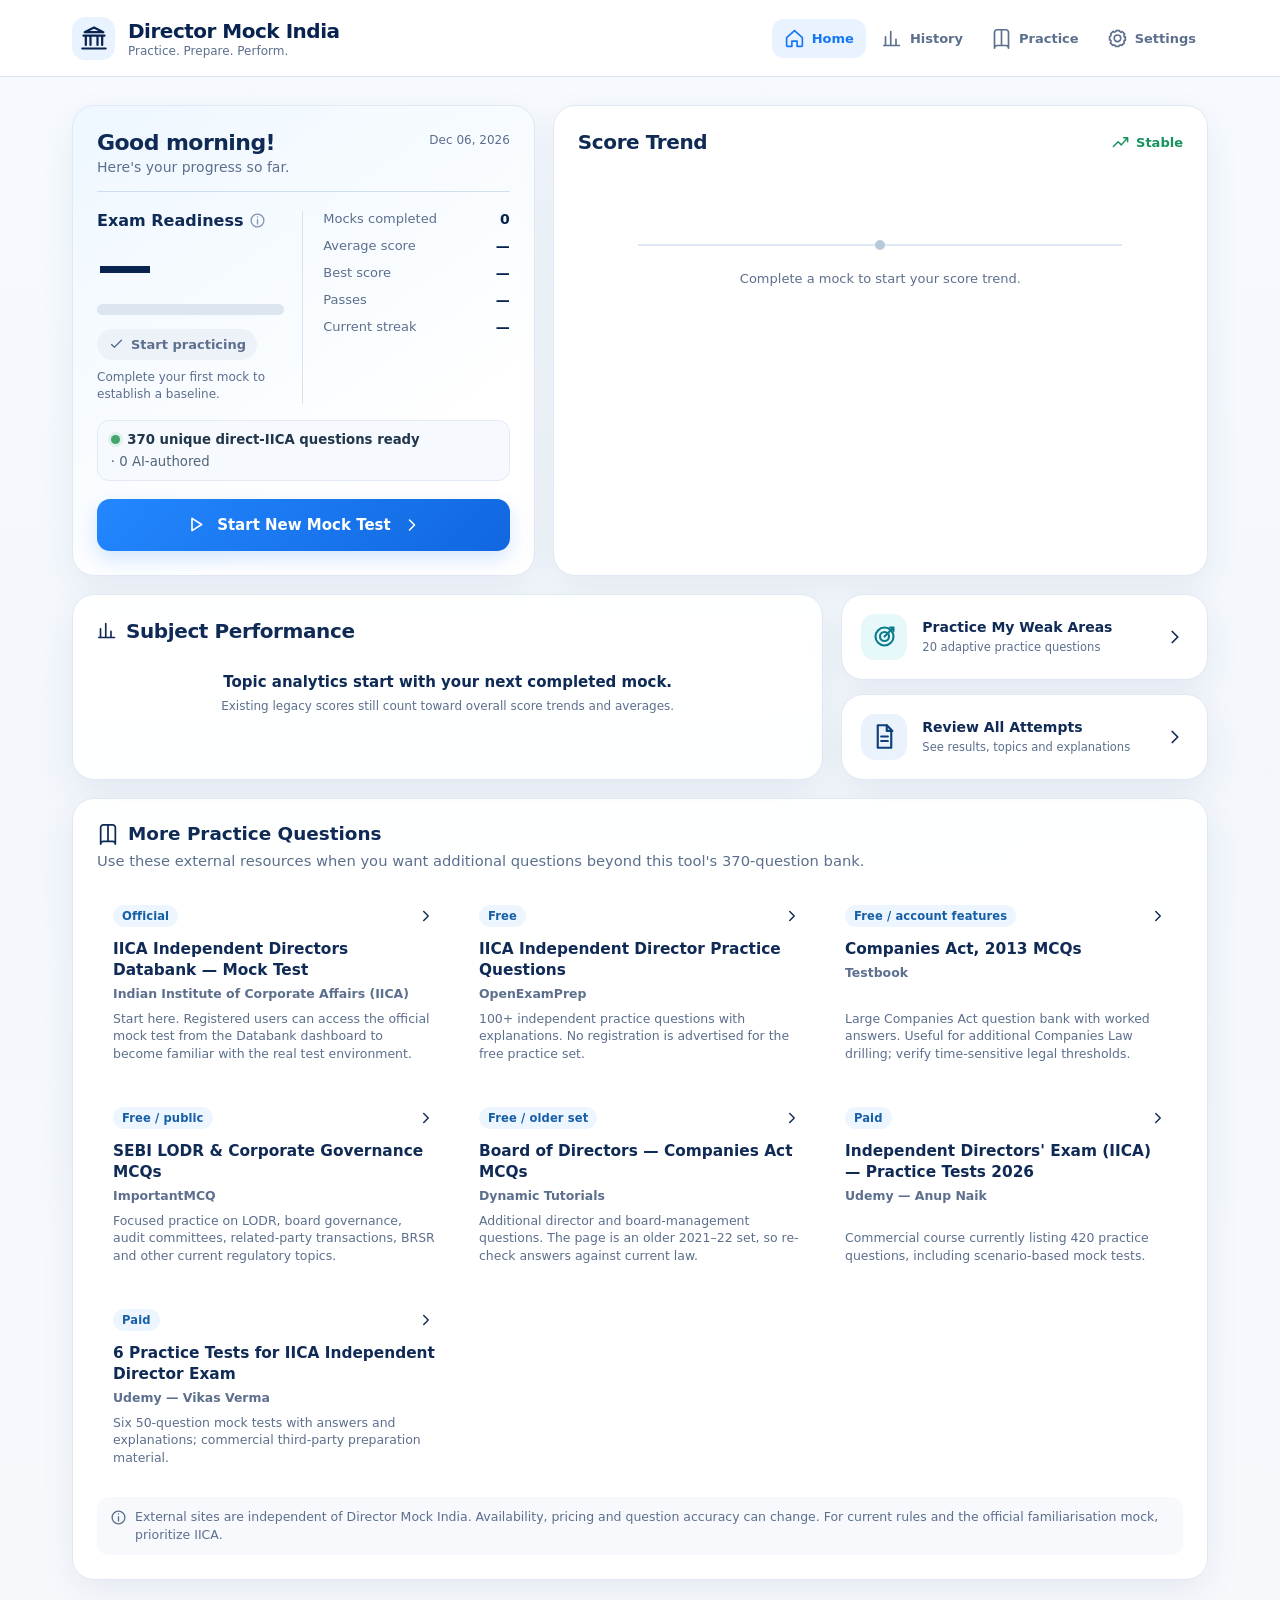
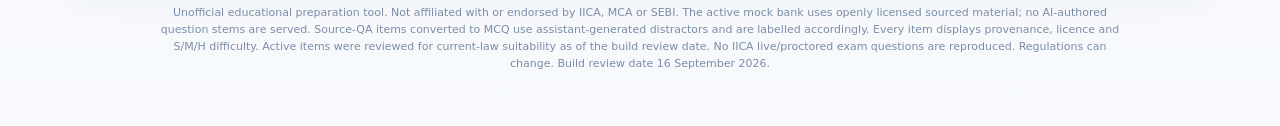
==== index.html @ 8a759699 "Automatically reload when a new PWA version is ready" ====
<!doctype html>
<html lang="en">
<head>
  <meta charset="utf-8" />
  <meta name="viewport" content="width=device-width,initial-scale=1,viewport-fit=cover" />
  <meta name="theme-color" content="#f4f8fd" />
  <meta name="description" content="Unofficial Indian Independent Director mock test using 370 validated sourced questions mapped to the IICA syllabus; no AI-authored question stems." />
  <meta name="mobile-web-app-capable" content="yes" />
  <meta name="apple-mobile-web-app-capable" content="yes" />
  <meta name="apple-mobile-web-app-status-bar-style" content="default" />
  <link rel="manifest" href="manifest.json" />
  <link rel="apple-touch-icon" href="icons/icon-192.png" />
  <link rel="icon" href="icons/icon-192.png" />
  <link rel="stylesheet" href="styles.css" />
  <title>Director Mock India</title>
</head>
<body>
  <div id="app"></div>
  <script src="data/open_questions.js"></script>
  <script src="data/nptel_questions.js"></script>
  <script src="data/source_qa_01.js"></script>
  <script src="data/source_qa_02.js"></script>
  <script src="data/source_qa_03.js"></script>
  <script src="data/source_qa_04.js"></script>
  <script src="data/source_qa_05.js"></script>
  <script src="data/source_qa_06.js"></script>
  <script src="data/source_qa_07.js"></script>
  <script src="data/source_qa_08.js"></script>
  <script src="data/source_qa_09.js"></script>
  <script src="data/source_qa_10.js"></script>
  <script src="data/source_qa_11.js"></script>
  <script src="data/source_qa_12.js"></script>
  <script src="data/source_qa_13.js"></script>
  <script src="data/source_qa_14.js"></script>
  <script src="data/source_qa_15.js"></script>
  <script src="data/source_qa_16.js"></script>
  <script src="data/source_qa_17.js"></script>
  <script src="data/source_qa_18.js"></script>
  <script src="data/source_qa_19.js"></script>
  <script src="data/source_qa_20.js"></script>
  <script src="data/source_qa_21.js"></script>
  <script src="data/source_qa_22.js"></script>
  <script src="data/source_qa_compact_loader.js"></script>
  <script src="data/questions.js"></script>
  <script src="data/openbank-loader.js"></script>
  <script src="data/practice_resources.js"></script>
  <script src="app.js"></script>
  <script src="pwa-update.js"></script>
</body>
</html>
---- styles.css ----
:root{
  --bg:#f4f8fd;--surface:#ffffff;--surface-soft:#f7faff;--text:#102a56;--text-strong:#082350;--muted:#5c6f8d;--line:#dfe8f3;
  --blue:#1677f2;--blue-dark:#0a59c8;--blue-soft:#e9f3ff;--green:#15935d;--green-soft:#eaf8f1;--red:#d64b51;--red-soft:#fff0f1;
  --amber:#e8a51c;--amber-soft:#fff6df;--purple:#7b52e8;--purple-soft:#f0ebff;--shadow:0 12px 34px rgba(34,70,120,.08);
  --radius:22px;--max:1180px;--nav-h:76px
}
*{box-sizing:border-box}html{background:var(--bg);-webkit-text-size-adjust:100%}body{margin:0;min-width:320px;font-family:Inter,ui-sans-serif,system-ui,-apple-system,BlinkMacSystemFont,"Segoe UI",Roboto,"Helvetica Neue",Arial,sans-serif;color:var(--text);background:linear-gradient(180deg,#f7fbff 0,#f3f7fc 45%,#f7f9fc 100%)}button,input{font:inherit}button{color:inherit}.icon{display:block;flex:0 0 auto}.app-shell{min-height:100vh}.topbar{position:sticky;top:0;z-index:30;background:rgba(255,255,255,.94);backdrop-filter:blur(18px);border-bottom:1px solid rgba(209,222,238,.8)}.topbar-inner{max-width:var(--max);height:76px;margin:auto;padding:0 22px;display:flex;align-items:center;justify-content:space-between;gap:22px}.brand-button{appearance:none;border:0;background:none;padding:0;display:flex;align-items:center;gap:13px;text-align:left;cursor:pointer}.brand-mark{width:43px;height:43px;border-radius:13px;background:var(--blue-soft);color:var(--text-strong);display:grid;place-items:center}.brand-button strong{display:block;font-size:20px;letter-spacing:-.025em;color:var(--text-strong)}.brand-button small{display:block;color:var(--muted);font-size:12px;margin-top:1px}.desktop-nav{display:flex;align-items:center;gap:4px}.nav-item{appearance:none;border:0;background:transparent;border-radius:12px;padding:9px 12px;display:flex;align-items:center;gap:7px;color:var(--muted);font-size:13px;font-weight:700;cursor:pointer}.nav-item:hover{background:#f3f7fc;color:var(--text)}.nav-item.active{color:var(--blue);background:var(--blue-soft)}.mobile-settings{display:none}.icon-button{appearance:none;border:0;background:#f3f7fc;width:42px;height:42px;border-radius:12px;place-items:center;cursor:pointer}.exam-header-pill{font-size:12px;font-weight:800;color:var(--text);background:#eff5fc;border:1px solid var(--line);padding:8px 11px;border-radius:999px;white-space:nowrap}
.dashboard-main,.exam-main,.results-main{max-width:var(--max);margin:auto;padding:28px 22px 54px}.dashboard-grid{display:grid;grid-template-columns:repeat(12,minmax(0,1fr));gap:18px}.card{background:rgba(255,255,255,.96);border:1px solid var(--line);border-radius:var(--radius);box-shadow:var(--shadow);padding:24px}.readiness-card{grid-column:span 5;background:linear-gradient(145deg,#eef7ff 0,#fff 74%)}.trend-card{grid-column:span 7}.subject-card{grid-column:span 8}.quick-actions{grid-column:span 4;display:grid;grid-template-columns:1fr;gap:14px}.readiness-heading-row{display:flex;justify-content:space-between;align-items:flex-start;gap:14px;border-bottom:1px solid rgba(177,200,226,.55);padding-bottom:16px}.readiness-heading-row h1{font-size:22px;margin:0 0 4px;letter-spacing:-.025em}.readiness-heading-row p{margin:0;color:var(--muted);font-size:14px}.readiness-heading-row time{font-size:12px;color:var(--muted);white-space:nowrap;margin-top:3px}.readiness-content{display:grid;grid-template-columns:1.05fr .95fr;gap:20px;padding-top:19px}.readiness-primary{padding-right:18px;border-right:1px solid #d6e3f0}.readiness-label{display:flex;align-items:center;gap:6px;font-size:16px;font-weight:800}.info-tip{display:inline-grid;color:#8495ad;cursor:help}.readiness-value{font-size:56px;line-height:1;font-weight:850;letter-spacing:-.055em;margin:8px 0 10px;color:var(--text-strong)}.progress-track,.subject-progress,.topic-bar{height:11px;border-radius:999px;background:#dce6f1;overflow:hidden}.progress-track span{display:block;height:100%;border-radius:inherit;background:linear-gradient(90deg,#20a36a,#32bf79)}.readiness-status{display:inline-flex;align-items:center;gap:6px;margin-top:14px;border-radius:999px;padding:7px 11px;font-size:13px;font-weight:850}.readiness-status.good{color:#07764a;background:#ddf7e9}.readiness-status.warn{color:#875e00;background:#fff3cf}.readiness-status.bad{color:#af3439;background:#ffe8ea}.readiness-status.neutral{color:var(--muted);background:#edf2f8}.readiness-note{font-size:12px;color:var(--muted);line-height:1.45;margin:9px 0 0}.readiness-stats{display:grid;align-content:start;gap:11px}.readiness-stats>div{display:flex;justify-content:space-between;gap:14px;font-size:13px}.readiness-stats span{color:var(--muted)}.readiness-stats strong{color:var(--text-strong);font-size:14px}.readiness-stats strong.positive{color:var(--green)}.primary-actions{margin-top:18px;display:grid;gap:10px}.btn{appearance:none;border:0;border-radius:13px;padding:12px 16px;font-weight:800;cursor:pointer;transition:transform .12s ease,box-shadow .12s ease,background .12s ease}.btn:hover{transform:translateY(-1px)}.btn:disabled{opacity:.45;cursor:not-allowed;transform:none}.btn-primary{background:linear-gradient(135deg,#2387ff,#1167df);color:#fff;box-shadow:0 8px 20px rgba(22,119,242,.18)}.btn-secondary{background:#edf3fa;color:var(--text)}.btn-danger{background:var(--red-soft);color:#b5373d}.btn-large{min-height:52px;display:flex;align-items:center;justify-content:center;gap:11px;font-size:15px}.card-heading{display:flex;align-items:center;justify-content:space-between;gap:14px;margin-bottom:12px}.card-heading h2,.result-topics h2,.answer-review h2,.sidebar-heading h2,.settings-grid h2{display:flex;align-items:center;gap:8px;margin:0;font-size:20px;letter-spacing:-.02em}.trend-badge{display:flex;align-items:center;gap:6px;color:var(--green);font-size:13px;font-weight:800}.trend-badge.down{color:var(--red)}.chart-scroll{width:100%;overflow:hidden}.trend-chart{display:block;width:100%;height:auto;min-height:210px}.chart-grid{stroke:#e5edf6;stroke-width:1}.chart-axis,.chart-date{fill:#71829d;font-size:11px}.chart-label{fill:#3d5375;font-size:11.5px}.chart-score{fill:#112c59;font-weight:800;font-size:13px}.chart-line{fill:none;stroke:var(--blue);stroke-width:3}.chart-dot{fill:#2387ff;stroke:#fff;stroke-width:3}.empty-chart{height:210px;display:grid;place-items:center;align-content:center;gap:12px;color:var(--muted);font-size:13px}.empty-chart-line{width:80%;height:2px;background:#dfe8f3;position:relative}.empty-chart-line:after{content:"";position:absolute;width:10px;height:10px;border-radius:50%;background:#b9c9dc;left:50%;top:50%;transform:translate(-50%,-50%)}.subject-list{display:grid;gap:12px}.subject-row{display:grid;grid-template-columns:38px minmax(150px,1.1fr) minmax(120px,1.5fr) 48px;align-items:center;gap:11px}.subject-icon{width:34px;height:34px;border-radius:10px;display:grid;place-items:center;color:#fff;font-size:11px;font-weight:900;letter-spacing:.02em}.subject-icon.blue{background:var(--blue)}.subject-icon.purple{background:var(--purple)}.subject-icon.amber{background:#efaa23}.subject-icon.red{background:var(--red)}.subject-name{font-size:14px;font-weight:750}.subject-name small{display:block;color:var(--muted);font-size:11px;font-weight:500;margin-top:2px}.subject-progress span,.topic-bar span{display:block;height:100%;border-radius:inherit;background:#39ad72}.subject-progress span.blue{background:#3aa469}.subject-progress span.purple{background:#62b476}.subject-progress span.amber{background:#f0b834}.subject-progress span.red{background:#e46a70}.subject-score{text-align:right;font-size:14px}.priority-alert{display:flex;align-items:center;gap:12px;margin-top:17px;padding:13px 14px;border-radius:14px;background:var(--red-soft);color:#b6353c}.priority-alert div{display:grid;gap:2px}.priority-alert strong{font-size:13px}.priority-alert span{font-size:11px;color:#a34f53}.action-card{appearance:none;width:100%;border:1px solid var(--line);background:#fff;border-radius:var(--radius);box-shadow:var(--shadow);padding:19px;display:grid;grid-template-columns:48px 1fr 24px;align-items:center;gap:13px;text-align:left;cursor:pointer}.action-card:hover{border-color:#bed3eb;background:#fbfdff}.action-icon{width:46px;height:46px;border-radius:14px;display:grid;place-items:center}.action-icon.target{color:#0c7c8c;background:#e6f8fa}.action-icon.file{color:#0d3f79;background:#eaf2fc}.action-card strong{display:block;font-size:14px;margin-bottom:4px}.action-card small{display:block;color:var(--muted);font-size:11.5px;line-height:1.4}.footer-note{margin:24px auto 0;max-width:980px;text-align:center;font-size:11px;color:#7b8da7;line-height:1.55}.empty-state{padding:30px 20px;text-align:center;color:var(--muted);display:grid;gap:7px}.empty-state strong{color:var(--text);font-size:15px}.empty-state.compact{padding:18px 8px}.empty-state.compact span{font-size:12px;line-height:1.45}
.bottom-nav{display:none}.page-heading{display:flex;align-items:flex-end;justify-content:space-between;gap:22px;margin:2px 0 22px}.page-heading .eyebrow{font-size:11px;font-weight:850;letter-spacing:.13em;text-transform:uppercase;color:var(--blue)}.page-heading h1{font-size:34px;line-height:1.05;margin:7px 0 8px;letter-spacing:-.04em}.page-heading p{margin:0;color:var(--muted);font-size:14px;max-width:640px;line-height:1.5}.summary-strip{display:grid;grid-template-columns:repeat(4,1fr);gap:1px;border:1px solid var(--line);border-radius:18px;overflow:hidden;background:var(--line);margin-bottom:18px;box-shadow:var(--shadow)}.summary-strip>div{background:#fff;padding:17px 20px}.summary-strip span{display:block;color:var(--muted);font-size:11px;margin-bottom:4px}.summary-strip strong{font-size:24px;letter-spacing:-.03em}.history-list-card{padding:20px}.attempt-list{display:grid}.attempt-card{appearance:none;border:0;border-bottom:1px solid var(--line);background:#fff;padding:15px 4px;display:grid;grid-template-columns:58px 1fr auto 24px;align-items:center;gap:14px;text-align:left;cursor:pointer}.attempt-card:last-child{border-bottom:0}.attempt-card:hover{background:#f9fbfe}.attempt-score{width:54px;height:54px;border-radius:15px;display:grid;place-items:center;font-weight:900;font-size:16px}.pass-bg{background:var(--green-soft);color:var(--green)}.fail-bg{background:var(--red-soft);color:var(--red)}.attempt-main strong{display:block;font-size:14px}.attempt-main small{display:block;color:var(--muted);font-size:11.5px;margin-top:4px}.attempt-result{font-size:11px;font-weight:900;letter-spacing:.04em}.practice-layout,.settings-grid{display:grid;grid-template-columns:repeat(2,minmax(0,1fr));gap:18px}.practice-misses{grid-column:1/-1}.priority-big{display:flex;align-items:center;gap:15px;padding:12px 0}.priority-big .subject-icon{width:52px;height:52px;border-radius:15px}.priority-big div{display:grid;gap:4px}.priority-big strong{font-size:18px}.priority-big span{font-size:12px;color:var(--muted)}.miss-row{display:grid;grid-template-columns:28px 1fr auto;gap:12px;align-items:center;padding:12px 0;border-bottom:1px solid var(--line)}.miss-row:last-child{border-bottom:0}.miss-row>span{width:28px;height:28px;display:grid;place-items:center;border-radius:9px;background:#edf3fa;font-size:12px;font-weight:900}.miss-row strong{display:block;font-size:13px}.miss-row small{display:block;color:var(--muted);font-size:11px;margin-top:2px}.miss-row b{font-size:12px;color:var(--red)}.setting-row{display:flex;justify-content:space-between;gap:18px;padding:11px 0;border-bottom:1px solid var(--line);font-size:13px}.setting-row:last-child{border-bottom:0}.setting-row span{color:var(--muted)}.settings-copy{color:var(--muted);font-size:13px;line-height:1.65;margin:12px 0 18px}.text-back{appearance:none;border:0;background:transparent;color:var(--blue);font-weight:800;padding:0;margin:0 0 15px;cursor:pointer}
.exam-main{padding-top:20px}.exam-layout{display:grid;grid-template-columns:minmax(0,1fr) 300px;gap:18px}.exam-card{min-height:570px}.exam-head{display:flex;align-items:flex-start;justify-content:space-between;gap:14px;padding-bottom:17px;border-bottom:1px solid var(--line)}.q-meta{color:var(--muted);font-size:12px}.q-topic{font-size:12px;font-weight:800;margin-top:3px}.timer{font-variant-numeric:tabular-nums;font-weight:900;font-size:22px;color:var(--text-strong)}.timer.danger{color:var(--red)}.timer.untimed{font-size:13px;background:var(--blue-soft);color:var(--blue);padding:8px 10px;border-radius:999px}.question{font-size:21px;line-height:1.5;margin:25px 0 19px;font-weight:760;color:#122d57}.options{display:grid;gap:11px}.option{display:grid;grid-template-columns:34px 1fr;gap:12px;align-items:start;border:1px solid var(--line);border-radius:15px;padding:14px;cursor:pointer;background:#fff;transition:.14s}.option:hover{border-color:#9ebce0;background:#fbfdff}.option.selected{border:2px solid var(--blue);padding:13px;background:#f2f8ff}.option input{position:absolute;opacity:0;pointer-events:none}.option-letter{width:30px;height:30px;border:1px solid #cfdbe8;border-radius:9px;display:grid;place-items:center;font-size:12px;font-weight:900}.option.selected .option-letter{background:var(--blue);color:#fff;border-color:var(--blue)}.exam-footer{display:flex;justify-content:space-between;gap:12px;align-items:center;margin-top:26px;padding-top:17px;border-top:1px solid var(--line)}.flag{display:flex;align-items:center;gap:8px;font-size:13px;color:var(--muted)}.flag input{accent-color:var(--blue)}.actions{display:flex;flex-wrap:wrap;gap:10px}.exam-nav-actions{margin:0}.sidebar{align-self:start;position:sticky;top:96px}.sidebar-heading{display:flex;align-items:center;justify-content:space-between;margin-bottom:14px}.sidebar-heading span{font-size:12px;color:var(--muted)}.nav-grid{display:grid;grid-template-columns:repeat(5,1fr);gap:8px}.qnav{aspect-ratio:1;border:1px solid var(--line);background:#fff;border-radius:9px;font-weight:800;font-size:12px;cursor:pointer}.qnav.current{outline:2px solid var(--blue);outline-offset:1px}.qnav.answered{background:var(--green-soft);color:var(--green);border-color:#bce8d1}.qnav.flagged{box-shadow:inset 0 -4px 0 #f0a61d}.legend{display:flex;gap:11px;flex-wrap:wrap;margin-top:14px;font-size:11px;color:var(--muted)}.dot{width:9px;height:9px;border-radius:50%;display:inline-block;margin-right:4px;background:#fff;border:1px solid var(--line)}.dot.green{background:var(--green-soft);border-color:#8bd1ad}.dot.orange{background:#f0a61d;border-color:#f0a61d}.sidebar-summary{margin-top:14px}.stacked{display:grid;margin-top:16px}.stacked .btn{width:100%}
.results-grid{display:grid;grid-template-columns:360px minmax(0,1fr);gap:18px}.result-hero{text-align:center;padding:28px}.result-kicker{text-transform:uppercase;letter-spacing:.12em;font-size:10px;color:var(--muted);font-weight:850}.score-ring{width:156px;height:156px;border-radius:50%;margin:16px auto 17px;display:grid;place-items:center;background:conic-gradient(var(--blue) calc(var(--pct)*1%),#e3eaf2 0);position:relative}.score-ring:after{content:"";position:absolute;width:120px;height:120px;border-radius:50%;background:white}.score-content{position:relative;z-index:1}.score-big{font-size:36px;font-weight:900;letter-spacing:-.04em}.result-hero h1{font-size:28px;margin:0}.pass{color:var(--green)}.fail{color:var(--red)}.result-meta{margin-top:7px}.result-actions{justify-content:center;margin-top:18px}.notice{padding:12px 14px;border-radius:12px;background:#fff5e6;color:#7e4d00;font-size:12px;line-height:1.5;border:1px solid #f3d89d;margin-bottom:12px}.topic-row{display:grid;grid-template-columns:minmax(150px,1fr) minmax(110px,1fr) 50px;gap:12px;align-items:center;padding:13px 0;border-bottom:1px solid var(--line)}.topic-row:last-child{border-bottom:0}.topic-row strong{font-size:13px}.topic-bar{height:9px}.topic-bar span{background:linear-gradient(90deg,#2d8cff,#20a36a)}.answer-review{grid-column:1/-1}.review-heading{display:flex;justify-content:space-between;align-items:center;gap:12px;margin-bottom:5px}.review-item{padding:18px 0;border-bottom:1px solid var(--line)}.review-item:last-child{border-bottom:0}.review-question{font-weight:780;line-height:1.5;margin:7px 0 9px;font-size:14px}.answer-tag{display:inline-block;padding:6px 8px;border-radius:8px;font-size:11.5px;font-weight:800;margin:4px 6px 4px 0}.answer-tag.correct{background:var(--green-soft);color:var(--green)}.answer-tag.wrong{background:var(--red-soft);color:var(--red)}.review-explanation{font-size:12.5px;line-height:1.55;margin-top:9px;color:#2f4567}.reference{margin-top:9px;font-size:11px;color:var(--muted)}.stored-result-grid{margin-top:0}.compact-result{min-height:auto}
.modal-backdrop{position:fixed;inset:0;background:rgba(9,26,52,.56);display:grid;place-items:center;padding:18px;z-index:80}.modal{max-width:470px;width:100%;background:#fff;border-radius:20px;padding:23px;box-shadow:0 24px 70px rgba(5,25,54,.28)}.modal h3{margin:0 0 8px;font-size:20px}.modal p{margin:0;color:var(--muted);font-size:13px;line-height:1.55}.modal .actions{margin-top:18px;justify-content:flex-end}
@media(max-width:1000px){.readiness-card,.trend-card{grid-column:span 12}.subject-card{grid-column:span 7}.quick-actions{grid-column:span 5}.readiness-content{grid-template-columns:1.1fr .9fr}.results-grid{grid-template-columns:310px minmax(0,1fr)}}
@media(max-width:899px){.topbar-inner{height:68px;padding:0 16px}.brand-button strong{font-size:18px}.brand-button small{display:none}.brand-mark{width:39px;height:39px}.desktop-nav{display:none}.mobile-settings{display:grid}.dashboard-main,.exam-main,.results-main{padding:20px 14px calc(var(--nav-h) + 32px)}.dashboard-grid{gap:14px}.readiness-card,.trend-card,.subject-card,.quick-actions{grid-column:span 12}.quick-actions{grid-template-columns:repeat(2,minmax(0,1fr))}.bottom-nav{position:fixed;z-index:40;left:0;right:0;bottom:0;height:calc(var(--nav-h) + env(safe-area-inset-bottom));padding:7px 12px env(safe-area-inset-bottom);background:rgba(255,255,255,.96);backdrop-filter:blur(18px);border-top:1px solid var(--line);display:grid;grid-template-columns:repeat(4,1fr)}.bottom-nav .nav-item{padding:6px 3px;border-radius:10px;display:flex;flex-direction:column;justify-content:center;gap:3px;font-size:10px}.bottom-nav .nav-item.active{background:transparent;color:var(--blue);position:relative}.bottom-nav .nav-item.active:after{content:"";position:absolute;bottom:0;width:30px;height:3px;border-radius:999px;background:var(--blue)}.page-heading{align-items:flex-start;flex-direction:column}.page-heading h1{font-size:30px}.summary-strip{grid-template-columns:repeat(2,1fr)}.practice-layout,.settings-grid{grid-template-columns:1fr}.practice-misses{grid-column:auto}.exam-layout{grid-template-columns:1fr}.sidebar{position:static;order:2}.nav-grid{grid-template-columns:repeat(10,1fr)}.exam-card{min-height:auto}.results-grid{grid-template-columns:1fr}.result-hero{max-width:none}.answer-review{grid-column:auto}.stored-result-grid{padding-bottom:0}}
@media(max-width:600px){:root{--radius:18px}.topbar-inner{padding:0 12px}.brand-button{gap:9px}.brand-mark{width:36px;height:36px;border-radius:11px}.brand-button strong{font-size:16px}.dashboard-main,.exam-main,.results-main{padding-left:11px;padding-right:11px}.card{padding:18px}.readiness-heading-row h1{font-size:19px}.readiness-heading-row p{font-size:12px}.readiness-heading-row time{font-size:10px}.readiness-content{grid-template-columns:1fr;gap:16px}.readiness-primary{padding-right:0;border-right:0;border-bottom:1px solid #d6e3f0;padding-bottom:16px}.readiness-value{font-size:52px}.readiness-stats{grid-template-columns:1fr 1fr;gap:12px}.readiness-stats>div{display:grid;gap:2px}.readiness-stats span{font-size:10.5px}.readiness-stats strong{font-size:13px}.quick-actions{grid-template-columns:1fr}.trend-chart{min-width:470px}.chart-scroll{overflow-x:auto;padding-bottom:4px}.subject-row{grid-template-columns:34px minmax(110px,1fr) 54px;gap:9px}.subject-progress{grid-column:2/4;height:8px;margin-top:-6px}.subject-score{grid-column:3;grid-row:1}.subject-name{font-size:12.5px}.subject-name small{font-size:10px}.priority-alert{align-items:flex-start}.summary-strip>div{padding:14px}.summary-strip strong{font-size:20px}.attempt-card{grid-template-columns:50px 1fr 20px;gap:10px}.attempt-score{width:46px;height:46px;font-size:14px;border-radius:13px}.attempt-result{display:none}.attempt-main small{line-height:1.45}.page-heading .btn{width:100%}.exam-header-pill{font-size:10px;max-width:48vw;overflow:hidden;text-overflow:ellipsis}.question{font-size:18px;margin-top:20px}.option{grid-template-columns:30px 1fr;padding:12px;font-size:14px}.option.selected{padding:11px}.option-letter{width:27px;height:27px}.exam-footer{position:sticky;bottom:0;z-index:10;background:rgba(255,255,255,.96);backdrop-filter:blur(12px);margin:22px -8px -8px;padding:12px 8px;border-radius:0 0 16px 16px}.exam-footer{align-items:stretch;flex-direction:column}.exam-nav-actions{display:grid;grid-template-columns:1fr 1fr}.nav-grid{grid-template-columns:repeat(5,1fr)}.topic-row{grid-template-columns:1fr 46px;gap:8px}.topic-row .topic-bar{grid-column:1/-1;grid-row:2}.result-actions{display:grid}.result-actions .btn{width:100%}.review-heading{align-items:flex-start;flex-direction:column}.review-heading .btn{width:100%}.modal{padding:20px}.modal .actions{display:grid;grid-template-columns:1fr 1fr}.footer-note{text-align:left}}
@media(max-width:380px){.brand-button strong{font-size:14px}.brand-mark{width:34px;height:34px}.mobile-settings{width:38px;height:38px}.readiness-stats{grid-template-columns:1fr}.trend-card,.subject-card{padding:16px}.action-card{padding:15px;grid-template-columns:42px 1fr 20px}.action-icon{width:40px;height:40px}.dashboard-main{padding-left:9px;padding-right:9px}.card-heading h2{font-size:17px}}
@media(min-width:1400px){:root{--max:1260px}.dashboard-main,.exam-main,.results-main{padding-top:34px}.readiness-card{grid-column:span 4}.trend-card{grid-column:span 8}.subject-card{grid-column:span 8}.quick-actions{grid-column:span 4}.card{padding:26px}.readiness-value{font-size:62px}}
@media(prefers-reduced-motion:reduce){*{scroll-behavior:auto!important;transition:none!important}}

/* V3 question provenance + S/M/H difficulty */
.difficulty-badge{display:inline-grid;place-items:center;min-width:24px;height:22px;padding:0 7px;border-radius:999px;font-size:10px;font-weight:950;letter-spacing:.04em;vertical-align:middle;margin-left:5px;border:1px solid transparent}
.difficulty-s{background:#e8f8f0;color:#08774a;border-color:#bce8d1}.difficulty-m{background:#fff4d9;color:#875b00;border-color:#f0d48e}.difficulty-h{background:#ffebed;color:#af3439;border-color:#f1bdc1}.difficulty-legacy{background:#edf2f8;color:var(--muted);border-color:var(--line)}
.source-line{margin-top:7px;display:flex;align-items:center;gap:5px;flex-wrap:wrap;color:#71829d;font-size:10.5px;line-height:1.35}.source-line>a{color:#286dbb;text-decoration:none;font-weight:750}.source-line>a:hover{text-decoration:underline}.license-pill{display:inline-flex;align-items:center;padding:3px 6px;border-radius:999px;background:#edf3fa;color:#4e6280;border:1px solid #d8e3ef;font-size:9px;font-weight:850;white-space:nowrap}.source-provenance{flex-basis:100%;color:#8595ac;font-size:10px;margin-top:1px}.legacy-source{font-style:italic}
.review-item .source-line{margin:7px 0 1px}.reference{padding-top:7px;border-top:1px dashed #e3eaf3}.source-catalog-card{grid-column:1/-1}.source-catalog{display:grid;grid-template-columns:repeat(2,minmax(0,1fr));gap:11px}.source-card{border:1px solid var(--line);border-radius:14px;padding:14px;background:#fbfdff}.source-card>div{display:flex;align-items:center;gap:7px;flex-wrap:wrap}.source-card strong{font-size:12.5px}.source-card p{font-size:11px;line-height:1.5;color:var(--muted);margin:8px 0}.source-card a{font-size:11px;font-weight:800;color:var(--blue);text-decoration:none}.source-card a:hover{text-decoration:underline}.difficulty-legend{display:grid;gap:10px;margin-top:13px}.difficulty-legend>div{display:grid;grid-template-columns:34px 1fr auto;gap:10px;align-items:center;padding:8px 0;border-bottom:1px solid var(--line)}.difficulty-legend>div:last-child{border-bottom:0}.difficulty-legend .difficulty-badge{margin:0}.difficulty-legend span{display:grid;gap:1px}.difficulty-legend strong{font-size:12px}.difficulty-legend small{font-size:10.5px;color:var(--muted)}.difficulty-legend b{font-size:12px;color:var(--text-strong)}
@media(max-width:899px){.source-catalog{grid-template-columns:1fr}.source-catalog-card{grid-column:auto}}
@media(max-width:600px){.source-line{font-size:10px}.source-provenance{display:none}.license-pill{font-size:8.5px}.q-topic{line-height:1.6}.source-card{padding:12px}}
.source-line .license-pill{text-decoration:none}.source-line .license-pill:hover{text-decoration:none;background:#e3edf8}

/* V7 provenance + direct-IICA question-bank state */
.source-line { flex-wrap: wrap; gap: .38rem; align-items: center; }
.origin-pill { display:inline-flex; align-items:center; border-radius:999px; padding:.15rem .48rem; font-size:.68rem; font-weight:750; letter-spacing:.01em; border:1px solid rgba(34,71,120,.14); background:#eef5ff; color:#214d83; }
.origin-preexisting_verbatim_mcq { background:#eef9f2; color:#22633d; border-color:#cde9d8; }
.origin-preexisting_qa_converted { background:#f1f6ff; color:#315d9d; border-color:#d6e2f6; }
.origin-ai_generated, .origin-ai { background:#fff5e8; color:#8a5414; border-color:#f2d5ad; }
.origin-human { background:#eef9f2; color:#22633d; border-color:#cde9d8; }
.bank-status { margin-top:1rem; display:flex; flex-wrap:wrap; align-items:center; gap:.45rem; border-radius:12px; padding:.68rem .8rem; font-size:.83rem; background:#f6f9fd; color:#52657a; border:1px solid #e3eaf3; }
.bank-status strong { color:#21364b; }
.bank-status small { flex-basis:100%; color:#7b4a31; }
.bank-dot { width:.58rem; height:.58rem; border-radius:50%; background:#d09a2b; box-shadow:0 0 0 3px rgba(208,154,43,.11); }
.bank-status.ready .bank-dot { background:#43a56b; box-shadow:0 0 0 3px rgba(67,165,107,.12); }
.bank-status.loading .bank-dot { animation:bankPulse 1.2s ease-in-out infinite; }
.bank-status.partial .bank-dot { background:#c97842; }
@keyframes bankPulse { 0%,100%{opacity:.45;transform:scale(.9)} 50%{opacity:1;transform:scale(1.08)} }
@media (max-width: 600px) {
  .origin-pill { font-size:.64rem; }
  .bank-status { align-items:flex-start; }
}

.bank-sync-actions{display:flex;gap:12px;align-items:center;justify-content:space-between;flex-wrap:wrap;margin:14px 0 18px}.bank-sync-actions small,.source-local{font-size:.82rem;color:var(--text-soft)}.source-local{display:inline-block;margin-top:8px}

/* External practice resources */
.practice-links-card{grid-column:1/-1;padding:24px}
.practice-links-heading{display:flex;align-items:flex-start;justify-content:space-between;gap:16px;margin-bottom:18px}
.practice-links-heading h2{display:flex;align-items:center;gap:9px;margin:0 0 5px;font-size:1.15rem}
.practice-links-heading p{margin:0;color:var(--muted);font-size:.92rem;line-height:1.45}
.practice-resource-grid{display:grid;grid-template-columns:repeat(3,minmax(0,1fr));gap:12px}
.practice-resource{display:flex;flex-direction:column;min-height:176px;padding:16px;border:1px solid var(--border);border-radius:14px;background:var(--card);color:inherit;text-decoration:none;transition:transform .15s ease,border-color .15s ease,box-shadow .15s ease}
.practice-resource:hover,.practice-resource:focus-visible{transform:translateY(-2px);border-color:#8eb9e8;box-shadow:0 8px 22px rgba(29,78,137,.10);outline:none}
.practice-resource-top{display:flex;align-items:center;justify-content:space-between;gap:10px;margin-bottom:12px;color:var(--primary)}
.resource-access{display:inline-flex;align-items:center;border-radius:999px;padding:4px 9px;background:#edf6ff;color:#165fa7;font-size:.72rem;font-weight:750;letter-spacing:.01em}
.practice-resource strong{font-size:.96rem;line-height:1.35;margin-bottom:5px}
.resource-provider{color:var(--muted);font-size:.78rem;font-weight:650;margin-bottom:9px}
.practice-resource small{color:var(--muted);font-size:.78rem;line-height:1.43;margin-top:auto}
.practice-resource-note{display:flex;align-items:flex-start;gap:8px;margin-top:14px;padding:11px 13px;border-radius:12px;background:#f7f9fc;color:var(--muted);font-size:.78rem;line-height:1.45}
.practice-resource-note .icon{flex:0 0 auto;margin-top:1px}
@media(max-width:900px){.practice-resource-grid{grid-template-columns:repeat(2,minmax(0,1fr))}}
@media(max-width:600px){.practice-links-card{padding:18px}.practice-resource-grid{grid-template-columns:1fr}.practice-resource{min-height:0}.practice-links-heading p{font-size:.86rem}}
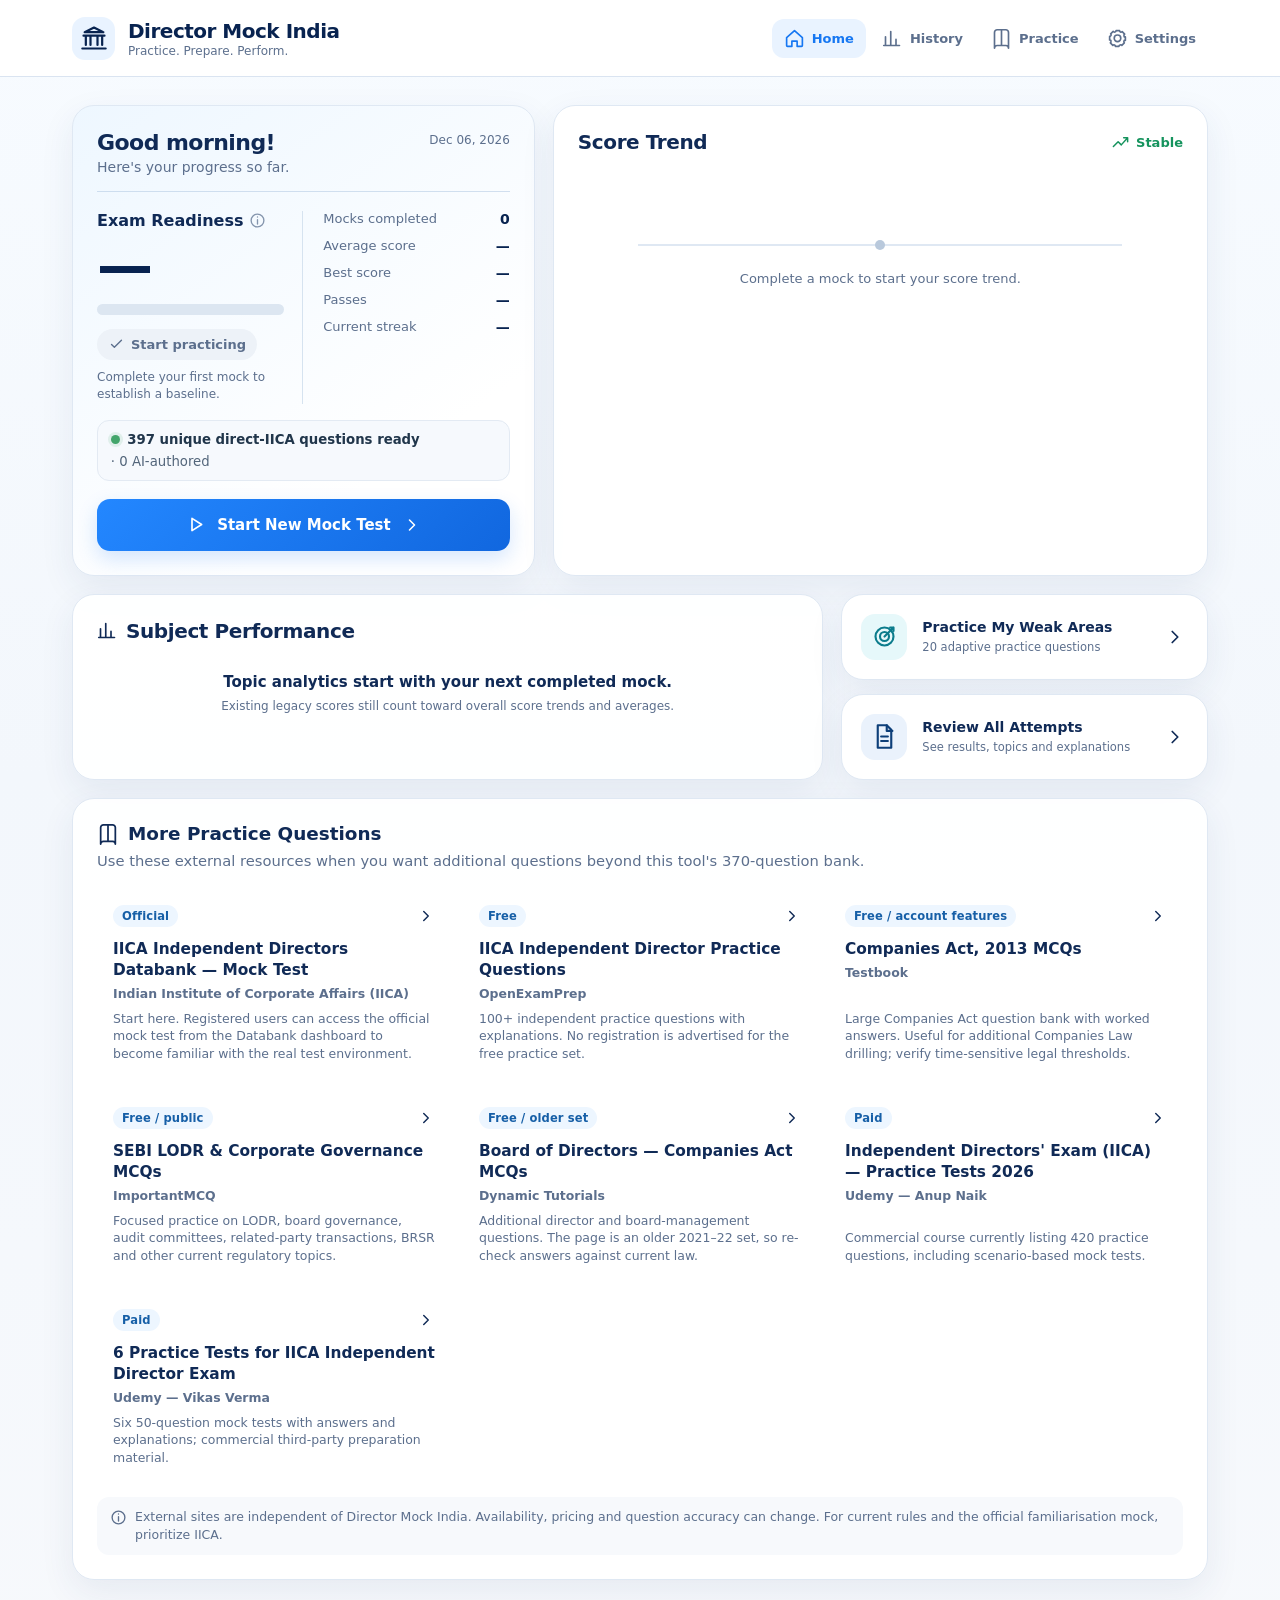
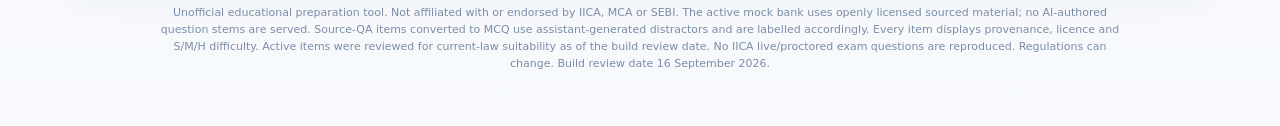
==== commit 1369f653: "Promote current-SEBI-validated source questions" ====
--- a/index.html
+++ b/index.html
@@ -4,7 +4,7 @@
   <meta charset="utf-8" />
   <meta name="viewport" content="width=device-width,initial-scale=1,viewport-fit=cover" />
   <meta name="theme-color" content="#f4f8fd" />
-  <meta name="description" content="Unofficial Indian Independent Director mock test using 370 validated sourced questions mapped to the IICA syllabus; no AI-authored question stems." />
+  <meta name="description" content="Unofficial Indian Independent Director mock test using 397 validated sourced questions mapped to the IICA syllabus; no AI-authored question stems." />
   <meta name="mobile-web-app-capable" content="yes" />
   <meta name="apple-mobile-web-app-capable" content="yes" />
   <meta name="apple-mobile-web-app-status-bar-style" content="default" />
@@ -41,6 +41,7 @@
   <script src="data/source_qa_21.js"></script>
   <script src="data/source_qa_22.js"></script>
   <script src="data/source_qa_compact_loader.js"></script>
+  <script src="data/additional_validated_questions.js"></script>
   <script src="data/questions.js"></script>
   <script src="data/openbank-loader.js"></script>
   <script src="data/practice_resources.js"></script>
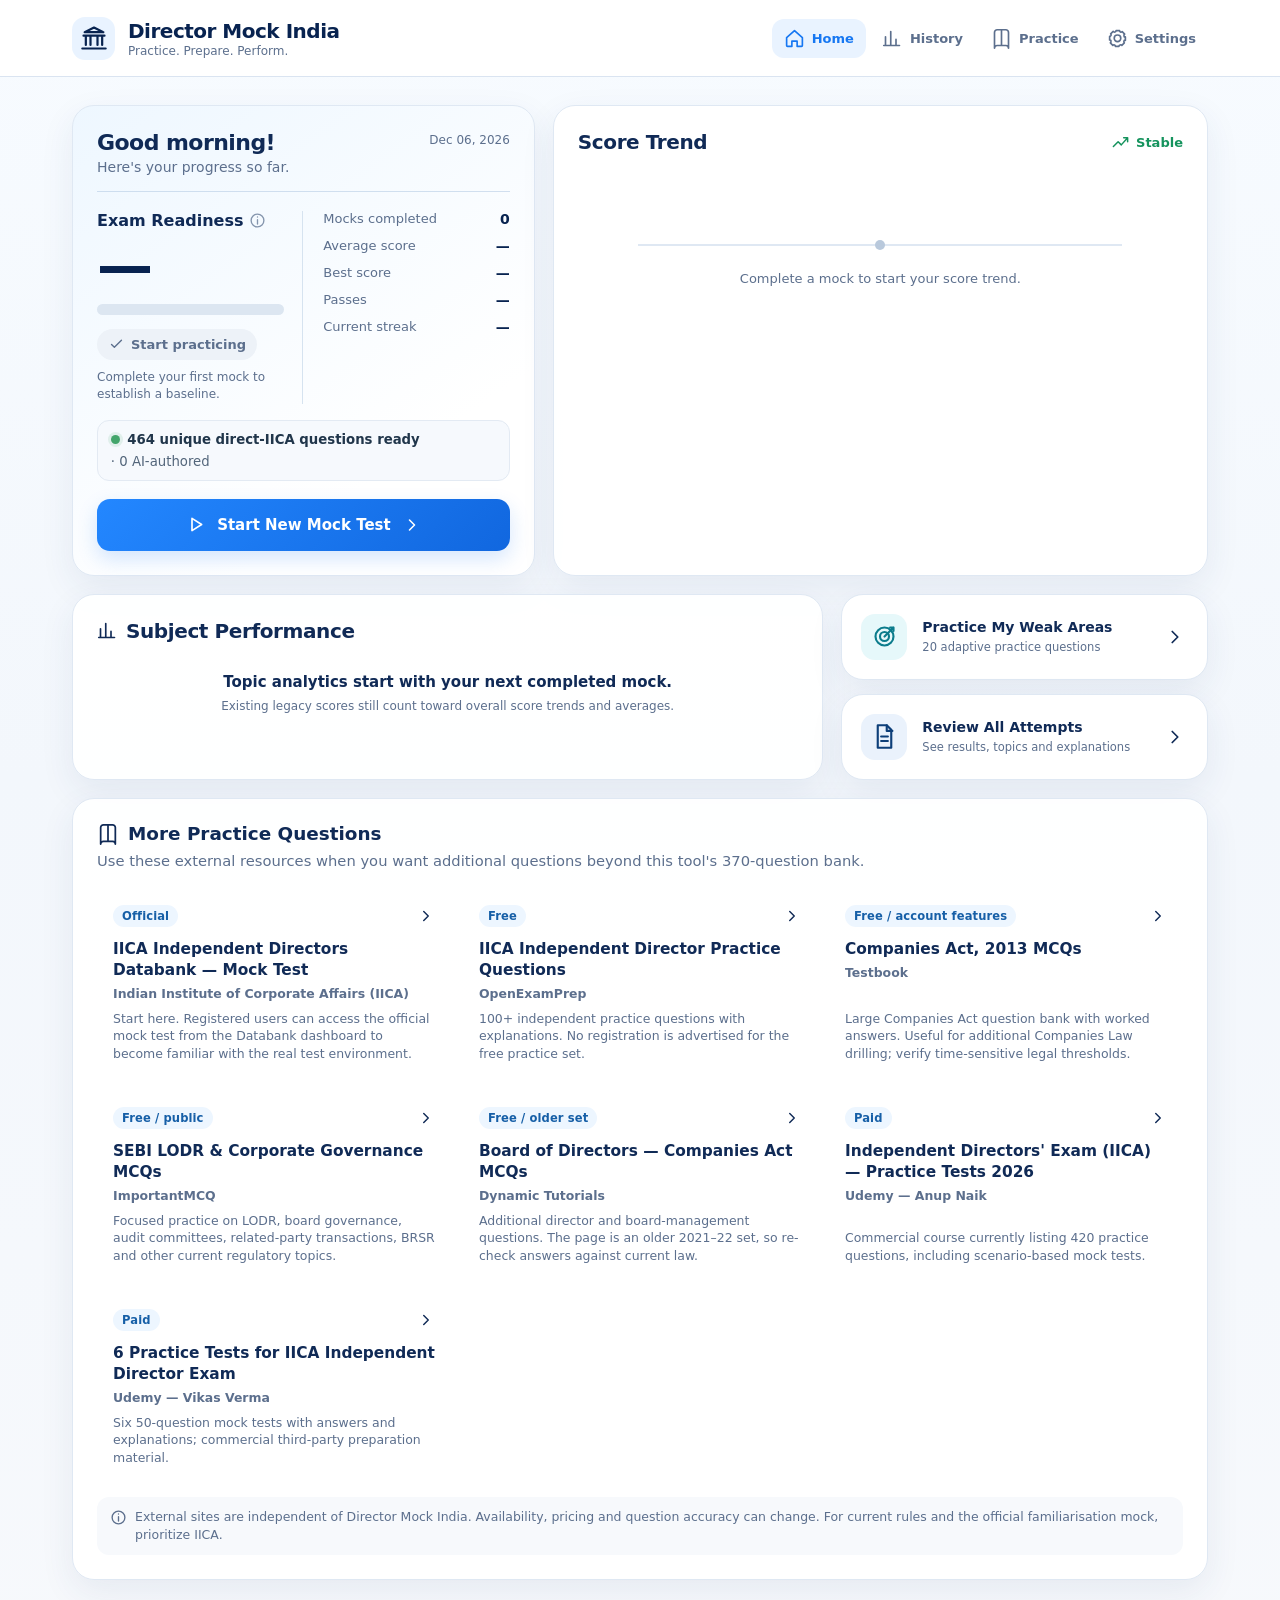
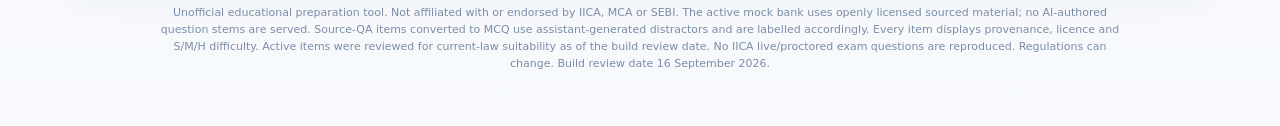
==== commit 990c6b34: "Complete 160-item direct source review" ====
--- a/index.html
+++ b/index.html
@@ -4,7 +4,7 @@
   <meta charset="utf-8" />
   <meta name="viewport" content="width=device-width,initial-scale=1,viewport-fit=cover" />
   <meta name="theme-color" content="#f4f8fd" />
-  <meta name="description" content="Unofficial Indian Independent Director mock test using 397 validated sourced questions mapped to the IICA syllabus; no AI-authored question stems." />
+  <meta name="description" content="Unofficial Indian Independent Director mock test using 464 validated sourced questions mapped to the IICA syllabus; no AI-authored question stems." />
   <meta name="mobile-web-app-capable" content="yes" />
   <meta name="apple-mobile-web-app-capable" content="yes" />
   <meta name="apple-mobile-web-app-status-bar-style" content="default" />
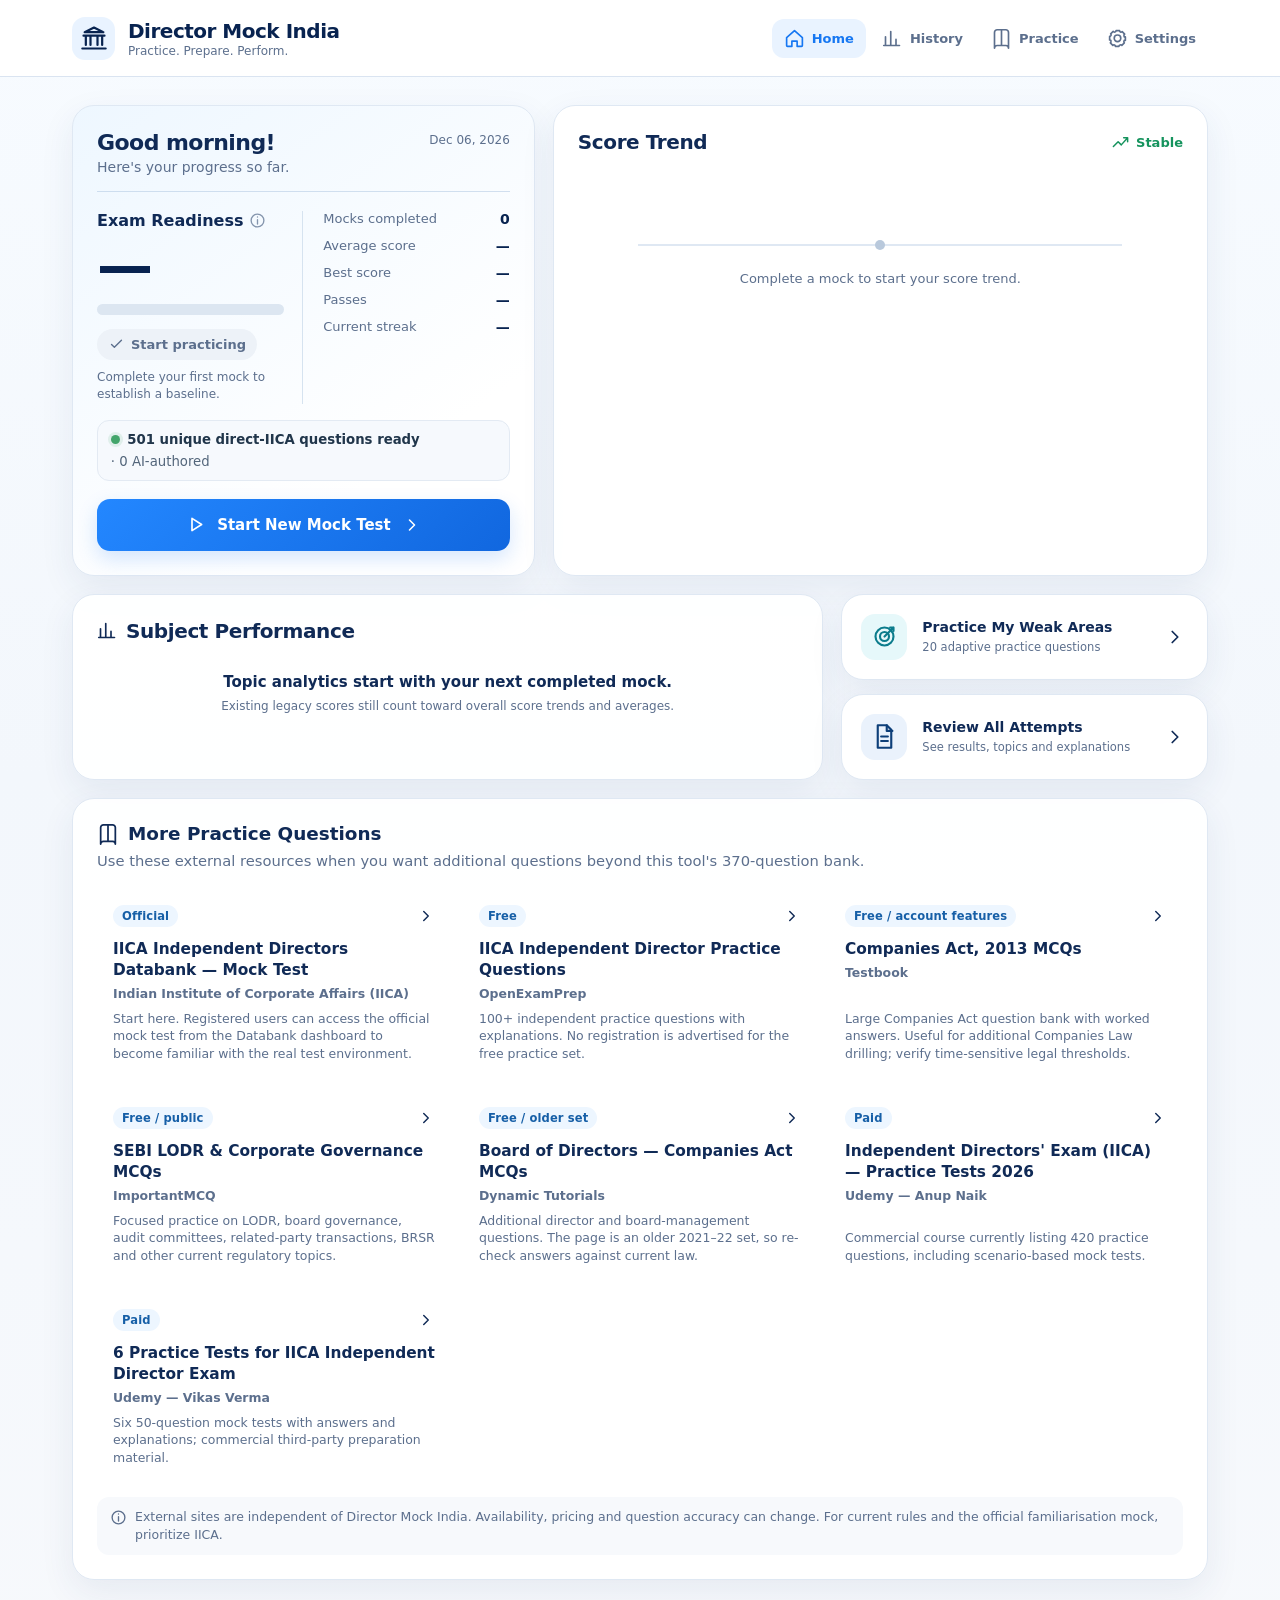
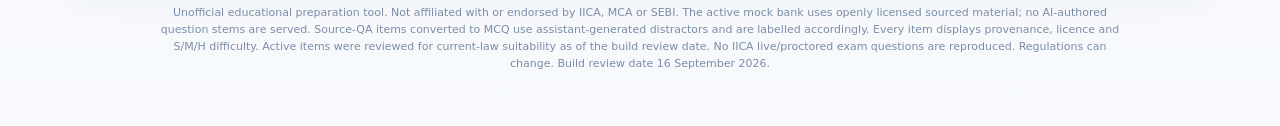
==== commit b9ca0519: "Close sourced question bank at 501 validated questions" ====
--- a/index.html
+++ b/index.html
@@ -4,7 +4,7 @@
   <meta charset="utf-8" />
   <meta name="viewport" content="width=device-width,initial-scale=1,viewport-fit=cover" />
   <meta name="theme-color" content="#f4f8fd" />
-  <meta name="description" content="Unofficial Indian Independent Director mock test using 464 validated sourced questions mapped to the IICA syllabus; no AI-authored question stems." />
+  <meta name="description" content="Unofficial Indian Independent Director mock test using 501 validated sourced questions mapped to the IICA syllabus; no AI-authored question stems." />
   <meta name="mobile-web-app-capable" content="yes" />
   <meta name="apple-mobile-web-app-capable" content="yes" />
   <meta name="apple-mobile-web-app-status-bar-style" content="default" />
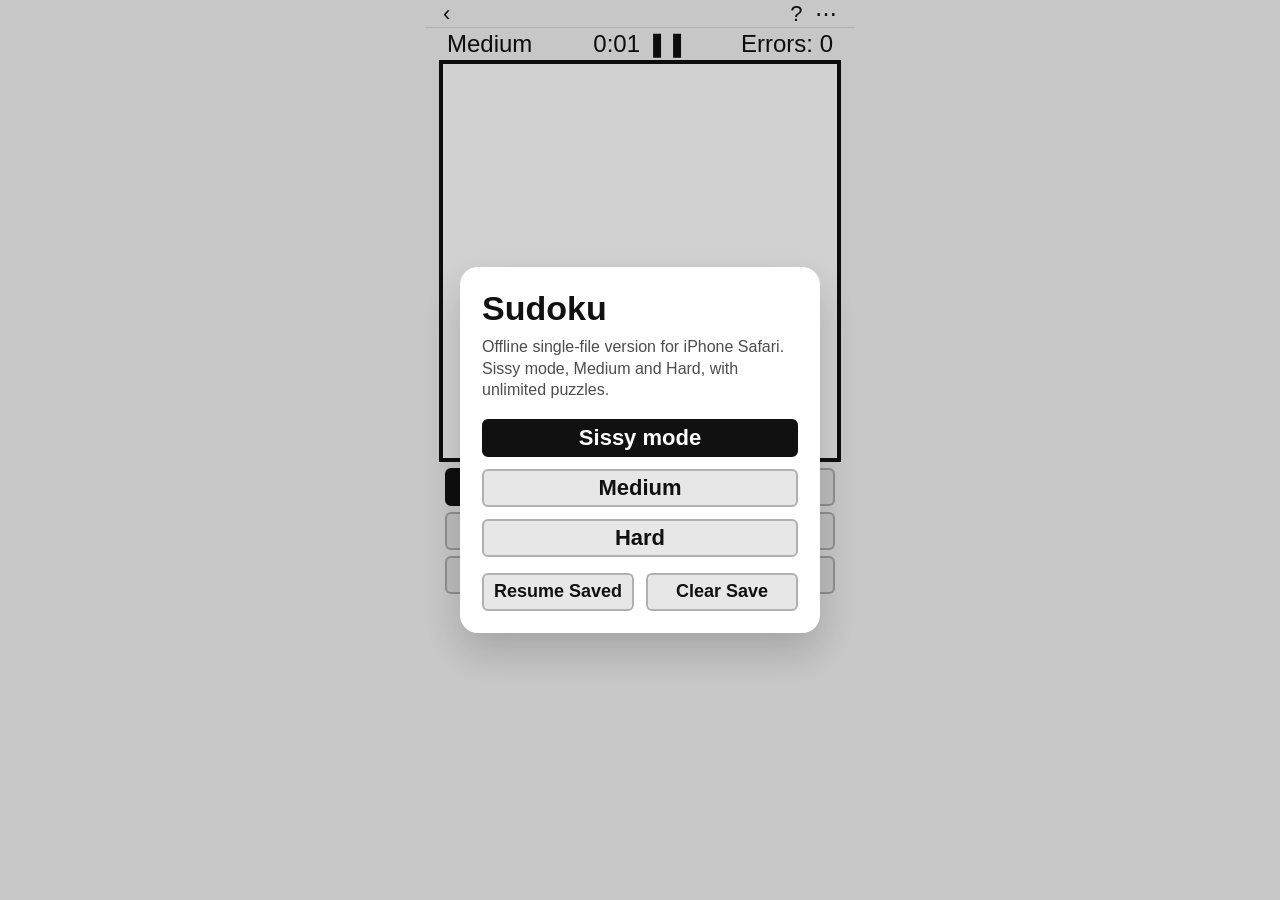
==== commit 2a77b0e5: "Restore original Sudoku after preserving exam in iica-examination" ====
--- a/index.html
+++ b/index.html
@@ -1,51 +1,627 @@
-<!doctype html>
+<!DOCTYPE html>
 <html lang="en">
 <head>
-  <meta charset="utf-8" />
-  <meta name="viewport" content="width=device-width,initial-scale=1,viewport-fit=cover" />
-  <meta name="theme-color" content="#f4f8fd" />
-  <meta name="description" content="Unofficial Indian Independent Director mock test using 501 validated sourced questions mapped to the IICA syllabus; no AI-authored question stems." />
-  <meta name="mobile-web-app-capable" content="yes" />
-  <meta name="apple-mobile-web-app-capable" content="yes" />
-  <meta name="apple-mobile-web-app-status-bar-style" content="default" />
-  <link rel="manifest" href="manifest.json" />
-  <link rel="apple-touch-icon" href="icons/icon-192.png" />
-  <link rel="icon" href="icons/icon-192.png" />
-  <link rel="stylesheet" href="styles.css" />
-  <title>Director Mock India</title>
+<meta charset="UTF-8" />
+<meta name="viewport" content="width=device-width, initial-scale=1, viewport-fit=cover" />
+<meta name="apple-mobile-web-app-capable" content="yes" />
+<meta name="apple-mobile-web-app-status-bar-style" content="default" />
+<title>Sudoku</title>
+<style>
+:root{
+  --bg:#f3f3f3;
+  --line:#9c9c9c;
+  --line-bold:#111;
+  --text:#111;
+  --muted:#6b6b6b;
+  --given:#111;
+  --sel:#e59a00;
+  --scope:#efe1b7;
+  --same:#f5a100;
+  --cell:#f7f7f7;
+  --fixed:#efefef;
+  --btn:#e7e7e7;
+  --btn-border:#b0b0b0;
+  --accent:#111;
+  --red:#ff5b73;
+  --blue:#2287f6;
+}
+*{box-sizing:border-box;-webkit-tap-highlight-color:transparent;font-family:-apple-system,BlinkMacSystemFont,"Segoe UI",Roboto,Helvetica,Arial,sans-serif}
+html,body{height:100%;margin:0;background:var(--bg);color:var(--text)}
+body{display:flex;justify-content:center}
+.app{width:min(100vw,430px);min-height:100%;padding-top:env(safe-area-inset-top);padding-bottom:env(safe-area-inset-bottom)}
+.topbar{height:28px;display:flex;align-items:center;justify-content:space-between;padding:0 14px;border-bottom:1px solid #d7d7d7}
+.icon-btn{font-size:22px;line-height:1;background:none;border:none;color:#111;padding:2px 4px}
+.status{display:grid;grid-template-columns:1fr auto 1fr;align-items:center;padding:3px 22px 4px;font-family:-apple-system,BlinkMacSystemFont,"Segoe UI",Roboto,Helvetica,Arial,sans-serif;font-size:24px;line-height:1.05}
+.status .center{text-align:center;cursor:pointer;user-select:none}
+.status .right{text-align:right}
+.board-wrap{padding:0 14px;display:flex;justify-content:center}
+.board{position:relative;width:min(calc(100vw - 28px), 402px);aspect-ratio:1;border:4px solid var(--line-bold);background:white;display:grid;grid-template-columns:repeat(9,1fr);grid-template-rows:repeat(9,1fr);touch-action:manipulation}
+.cell{position:relative;border:1px solid var(--line);display:flex;align-items:center;justify-content:center;font-weight:700;font-size:clamp(24px,6.1vw,42px);background:var(--cell);user-select:none}
+.cell.fixed{background:var(--fixed)}
+.cell.scope{background:var(--scope)}
+.cell.same{background:var(--same)}
+.cell.same .val{color:#111}
+.cell.selected{background:var(--sel)}
+.cell.error::after{content:"";position:absolute;right:11%;bottom:11%;width:14%;height:14%;border-radius:50%;background:var(--red)}
+.cell .val{position:relative;z-index:2}
+.notes{position:absolute;inset:0;display:grid;grid-template-columns:repeat(3,1fr);grid-template-rows:repeat(3,1fr);padding:8%;box-sizing:border-box;font-weight:500;color:#666;font-size:clamp(9px,1.95vw,14px);line-height:.9;overflow:hidden}
+.note{display:flex;align-items:center;justify-content:center;min-width:0;min-height:0;overflow:hidden;padding:1px;box-sizing:border-box}
+.note.auto{color:#666}
+.note.manual{color:#d10000;font-weight:650}
+.thick-r{border-right:4px solid var(--line)}
+.thick-b{border-bottom:4px solid var(--line)}
+.controls{padding:6px 20px 2px}
+.mode-row{display:grid;grid-template-columns:1fr 1fr .78fr;gap:10px;margin-bottom:6px}
+.btn{border:2px solid var(--btn-border);background:var(--btn);border-radius:6px;color:#111;font-size:18px;padding:4px 5px;text-align:center;min-height:38px;font-weight:600}
+.btn.tab{font-size:17px;font-weight:500}
+.btn.active{background:#111;color:#fff;border-color:#111}
+.btn.disabled{color:#999;background:#ececec}
+.num-grid{display:grid;grid-template-columns:repeat(5,1fr);gap:6px}
+.small-row{display:flex;justify-content:center;align-items:center;gap:6px;margin-top:4px;font-size:13px;height:20px;line-height:1}
+.checkbox{width:16px;height:16px;border:2px solid #a9a9a9;border-radius:7px;background:white;display:inline-flex;align-items:center;justify-content:center;font-size:12px}
+.checkbox.checked{background:var(--blue);border-color:var(--blue);color:white;font-weight:700}
+.overlay{position:fixed;inset:0;background:rgba(0,0,0,.18);display:flex;align-items:center;justify-content:center;padding:24px;z-index:50}
+.panel{width:min(100%,360px);background:white;border-radius:18px;padding:22px;box-shadow:0 18px 40px rgba(0,0,0,.18)}
+.panel h1{margin:0 0 8px;font-size:34px}
+.panel p{margin:0 0 18px;color:#4d4d4d;line-height:1.35}
+.panel .stack{display:grid;gap:12px}
+.panel .stack .btn{font-size:22px}
+.row-actions{display:grid;grid-template-columns:1fr 1fr;gap:12px;margin-top:16px}
+.toast{position:fixed;left:50%;bottom:20px;transform:translateX(-50%);background:#111;color:white;padding:10px 14px;border-radius:999px;font-size:14px;opacity:0;pointer-events:none;transition:opacity .2s;z-index:60}
+.toast.show{opacity:1}
+@media (max-width:390px){
+  .status{font-size:22px;padding-inline:14px}
+  .btn{font-size:17px;min-height:36px}
+  .btn.tab{font-size:16px}
+  .controls{padding:5px 16px 2px}
+  .small-row{font-size:12px;margin-top:3px;height:18px}
+  .board{width:min(calc(100vw - 28px), 402px)}
+}
+</style>
 </head>
 <body>
-  <div id="app"></div>
-  <script src="data/open_questions.js"></script>
-  <script src="data/nptel_questions.js"></script>
-  <script src="data/source_qa_01.js"></script>
-  <script src="data/source_qa_02.js"></script>
-  <script src="data/source_qa_03.js"></script>
-  <script src="data/source_qa_04.js"></script>
-  <script src="data/source_qa_05.js"></script>
-  <script src="data/source_qa_06.js"></script>
-  <script src="data/source_qa_07.js"></script>
-  <script src="data/source_qa_08.js"></script>
-  <script src="data/source_qa_09.js"></script>
-  <script src="data/source_qa_10.js"></script>
-  <script src="data/source_qa_11.js"></script>
-  <script src="data/source_qa_12.js"></script>
-  <script src="data/source_qa_13.js"></script>
-  <script src="data/source_qa_14.js"></script>
-  <script src="data/source_qa_15.js"></script>
-  <script src="data/source_qa_16.js"></script>
-  <script src="data/source_qa_17.js"></script>
-  <script src="data/source_qa_18.js"></script>
-  <script src="data/source_qa_19.js"></script>
-  <script src="data/source_qa_20.js"></script>
-  <script src="data/source_qa_21.js"></script>
-  <script src="data/source_qa_22.js"></script>
-  <script src="data/source_qa_compact_loader.js"></script>
-  <script src="data/additional_validated_questions.js"></script>
-  <script src="data/questions.js"></script>
-  <script src="data/openbank-loader.js"></script>
-  <script src="data/practice_resources.js"></script>
-  <script src="app.js"></script>
-  <script src="pwa-update.js"></script>
+<div class="app">
+  <div class="topbar">
+    <button class="icon-btn" id="newBtn" aria-label="New game">‹</button>
+    <div>
+      <button class="icon-btn" id="helpBtn" aria-label="Help">?</button>
+      <button class="icon-btn" id="menuBtn" aria-label="Menu">⋯</button>
+    </div>
+  </div>
+
+  <div class="status">
+    <div id="difficultyLabel">Medium</div>
+    <div class="center"><span id="timer">0:00</span> <span id="pauseMark">❚❚</span></div>
+    <div class="right">Errors: <span id="errors">0</span></div>
+  </div>
+
+  <div class="board-wrap"><div class="board" id="board"></div></div>
+
+  <div class="controls">
+    <div class="mode-row">
+      <button class="btn tab active" id="normalMode">Normal</button>
+      <button class="btn tab" id="candidateMode">Candidate</button>
+      <button class="btn" id="undoBtn">Undo</button>
+    </div>
+    <div class="num-grid" id="numberPad"></div>
+    <div class="small-row" id="autoCandRow">
+      <div class="checkbox" id="autoCandBox"></div>
+      <div>Auto Candidate Mode</div>
+    </div>
+  </div>
+</div>
+
+<div class="overlay" id="startOverlay">
+  <div class="panel">
+    <h1>Sudoku</h1>
+    <p>Offline single-file version for iPhone Safari. Sissy mode, Medium and Hard, with unlimited puzzles.</p>
+    <div class="stack">
+      <button class="btn active" data-diff="Sissy mode">Sissy mode</button>
+      <button class="btn" data-diff="Medium">Medium</button>
+      <button class="btn" data-diff="Hard">Hard</button>
+    </div>
+    <div class="row-actions">
+      <button class="btn" id="resumeBtn">Resume Saved</button>
+      <button class="btn" id="clearSaveBtn">Clear Save</button>
+    </div>
+  </div>
+</div>
+
+<div class="overlay" id="menuOverlay" style="display:none">
+  <div class="panel">
+    <h1 style="font-size:28px">Game Menu</h1>
+    <div class="stack">
+      <button class="btn" id="newSissyBtn">New Sissy mode</button>
+      <button class="btn" id="newMediumBtn">New Medium</button>
+      <button class="btn" id="newHardBtn">New Hard</button>
+      <button class="btn" id="togglePauseBtn">Pause / Resume</button>
+      <button class="btn" id="closeMenuBtn">Close</button>
+    </div>
+  </div>
+</div>
+
+<div class="overlay" id="helpOverlay" style="display:none">
+  <div class="panel">
+    <h1 style="font-size:28px">How it works</h1>
+    <p>Tap a square, then a number. Use Candidate mode for pencil marks. Auto Candidate fills and refreshes notes automatically. Wrong entries increase the error counter and mark conflicts.</p>
+    <div class="stack"><button class="btn" id="closeHelpBtn">Got it</button></div>
+  </div>
+</div>
+
+<div class="overlay" id="winOverlay" style="display:none">
+  <div class="panel">
+    <h1>You solved it.</h1>
+    <p id="winText"></p>
+    <div class="stack">
+      <button class="btn active" id="playAgainBtn">Play Again</button>
+      <button class="btn" id="winMenuBtn">Choose Difficulty</button>
+    </div>
+  </div>
+</div>
+
+<div class="toast" id="toast"></div>
+
+<script>
+(() => {
+  const boardEl = document.getElementById('board');
+  const timerEl = document.getElementById('timer');
+  const errorsEl = document.getElementById('errors');
+  const diffEl = document.getElementById('difficultyLabel');
+  const pauseMarkEl = document.getElementById('pauseMark');
+  const numberPadEl = document.getElementById('numberPad');
+  const overlays = {
+    start: document.getElementById('startOverlay'),
+    menu: document.getElementById('menuOverlay'),
+    help: document.getElementById('helpOverlay'),
+    win: document.getElementById('winOverlay')
+  };
+
+  const STORAGE_KEY = 'sudoku-single-file-save-v4';
+  const state = {
+    puzzle: Array(81).fill(0),
+    solution: Array(81).fill(0),
+    values: Array(81).fill(0),
+    fixed: Array(81).fill(false),
+    notes: Array.from({length:81},()=>new Set()),
+    autoNotes: Array.from({length:81},()=>new Set()),
+    selected: -1,
+    mode: 'normal',
+    autoCandidate: false,
+    errors: 0,
+    difficulty: 'Sissy mode',
+    undo: [],
+    paused: false,
+    startedAt: Date.now(),
+    elapsedBeforePause: 0,
+    invalidCells: new Set()
+  };
+
+  const difficultyConfig = {
+    'Sissy mode': { clues: 42, minScore: 80 },
+    Medium: { clues: 30, minScore: 145 },
+    Hard: { clues: 23, minScore: 190 }
+  };
+
+  function cloneNotes(notes){ return notes.map(s => new Set([...s])); }
+  function rc(i){ return [Math.floor(i/9), i%9]; }
+  function idx(r,c){ return r*9+c; }
+
+  function showToast(msg){
+    const t = document.getElementById('toast');
+    t.textContent = msg;
+    t.classList.add('show');
+    clearTimeout(showToast._t);
+    showToast._t = setTimeout(()=>t.classList.remove('show'), 1600);
+  }
+
+  function saveState(){
+    const payload = {
+      ...state,
+      notes: state.notes.map(s => [...s]),
+      autoNotes: state.autoNotes.map(s => [...s]),
+      invalidCells: [...state.invalidCells]
+    };
+    localStorage.setItem(STORAGE_KEY, JSON.stringify(payload));
+  }
+
+  function restoreState(){
+    const raw = localStorage.getItem(STORAGE_KEY);
+    if(!raw) return false;
+    try{
+      const data = JSON.parse(raw);
+      Object.assign(state, data);
+      state.notes = (data.notes || Array.from({length:81},()=>[])).map(a => new Set(a));
+      state.autoNotes = (data.autoNotes || Array.from({length:81},()=>[])).map(a => new Set(a));
+      state.invalidCells = new Set(data.invalidCells || []);
+      return true;
+    }catch(e){ return false; }
+  }
+
+  function clearSave(){ localStorage.removeItem(STORAGE_KEY); }
+
+  function shuffle(arr){
+    const a = arr.slice();
+    for(let i=a.length-1;i>0;i--){
+      const j = Math.floor(Math.random()*(i+1)); [a[i],a[j]]=[a[j],a[i]];
+    }
+    return a;
+  }
+
+  function getCandidates(grid, i){
+    if(grid[i]) return [];
+    const [r,c] = rc(i);
+    const used = new Set();
+    for(let x=0;x<9;x++){
+      used.add(grid[idx(r,x)]);
+      used.add(grid[idx(x,c)]);
+    }
+    const br = Math.floor(r/3)*3, bc = Math.floor(c/3)*3;
+    for(let rr=br;rr<br+3;rr++) for(let cc=bc;cc<bc+3;cc++) used.add(grid[idx(rr,cc)]);
+    const out=[];
+    for(let n=1;n<=9;n++) if(!used.has(n)) out.push(n);
+    return out;
+  }
+
+  function solve(grid, limit=2){
+    const g = grid.slice();
+    let count = 0;
+    let first = null;
+    function helper(){
+      if(count >= limit) return;
+      let best = -1, cand = null;
+      for(let i=0;i<81;i++) if(!g[i]){
+        const c = getCandidates(g, i);
+        if(c.length===0) return;
+        if(!cand || c.length < cand.length){ best = i; cand = c; if(c.length===1) break; }
+      }
+      if(best === -1){
+        count++;
+        if(!first) first = g.slice();
+        return;
+      }
+      for(const n of shuffle(cand)){
+        g[best] = n;
+        helper();
+        g[best] = 0;
+        if(count >= limit) return;
+      }
+    }
+    helper();
+    return { count, solution: first };
+  }
+
+  function hasUniqueSolution(puzzle){
+    return solve(puzzle, 2).count === 1;
+  }
+
+  function generateSolved(){
+    const g = Array(81).fill(0);
+    // seed diagonal boxes for variety
+    [0,3,6].forEach(start => {
+      const nums = shuffle([1,2,3,4,5,6,7,8,9]);
+      let k=0;
+      for(let r=start;r<start+3;r++) for(let c=start;c<start+3;c++) g[idx(r,c)] = nums[k++];
+    });
+    const res = solve(g,1);
+    return res.solution;
+  }
+
+  function difficultyScore(puzzle){
+    // approximate: fewer clues + branching pressure
+    let total = 0, empties = 0, singles = 0;
+    for(let i=0;i<81;i++) if(!puzzle[i]){
+      empties++;
+      const c = getCandidates(puzzle, i).length;
+      total += c;
+      if(c===1) singles++;
+    }
+    return total + empties*2 - singles*3;
+  }
+
+  function generatePuzzle(diff){
+    const cfg = difficultyConfig[diff];
+    const cluesTarget = cfg.clues;
+    let best = null;
+    for(let attempt=0; attempt<(diff==='Hard'?18:(diff==='Sissy mode'?6:10)); attempt++){
+      const solution = generateSolved();
+      const puzzle = solution.slice();
+      const cells = shuffle([...Array(81).keys()]);
+      for(const i of cells){
+        const old = puzzle[i];
+        puzzle[i] = 0;
+        const filled = puzzle.filter(Boolean).length;
+        if(filled < cluesTarget){ puzzle[i] = old; continue; }
+        if(!hasUniqueSolution(puzzle)) puzzle[i] = old;
+      }
+      if(!hasUniqueSolution(puzzle)) continue;
+      const verified = solve(puzzle, 2);
+      if(verified.count !== 1 || !verified.solution) continue;
+      const score = difficultyScore(puzzle);
+      if(!best || (diff === 'Hard' ? score > best.score : (diff === 'Sissy mode' ? (puzzle.filter(Boolean).length > best.clues || (puzzle.filter(Boolean).length === best.clues && score < best.score)) : (score < best.score || best.clues > puzzle.filter(Boolean).length)))){
+        best = { puzzle, solution: verified.solution, score, clues: puzzle.filter(Boolean).length };
+      }
+      if(diff==='Hard' && score >= cfg.minScore && puzzle.filter(Boolean).length <= cluesTarget+1) break;
+      if(diff==='Sissy mode' && puzzle.filter(Boolean).length >= cluesTarget) break;
+    }
+    if(!best) return generatePuzzle(diff);
+    return best;
+  }
+
+  function newGame(diff){
+    showOverlay(null);
+    diffEl.textContent = diff;
+    state.difficulty = diff;
+    state.mode = 'normal';
+    state.autoCandidate = false;
+    state.errors = 0;
+    state.undo = [];
+    state.selected = -1;
+    state.invalidCells = new Set();
+    state.paused = false;
+    pauseMarkEl.textContent = '❚❚';
+    const gen = generatePuzzle(diff);
+    state.puzzle = gen.puzzle.slice();
+    state.solution = gen.solution.slice();
+    state.values = gen.puzzle.slice();
+    state.fixed = gen.puzzle.map(v => v !== 0);
+    state.notes = Array.from({length:81},()=>new Set());
+    state.autoNotes = Array.from({length:81},()=>new Set());
+    state.startedAt = Date.now();
+    state.elapsedBeforePause = 0;
+    setMode('normal');
+    updateAutoCandidates();
+    render();
+    saveState();
+  }
+
+  function setMode(mode){
+    state.mode = mode;
+    document.getElementById('normalMode').classList.toggle('active', mode==='normal');
+    document.getElementById('candidateMode').classList.toggle('active', mode==='candidate');
+  }
+
+  function setAutoCandidate(on){
+    state.autoCandidate = on;
+    const box = document.getElementById('autoCandBox');
+    box.classList.toggle('checked', on);
+    box.textContent = on ? '✓' : '';
+    updateAutoCandidates();
+    render();
+    saveState();
+  }
+
+  function updateAutoCandidates(){
+    for(let i=0;i<81;i++){
+      if(!state.autoCandidate || state.values[i]) state.autoNotes[i] = new Set();
+      else state.autoNotes[i] = new Set(getCandidates(state.values, i));
+    }
+  }
+
+  function pushUndo(){
+    state.undo.push({
+      values: state.values.slice(),
+      notes: cloneNotes(state.notes),
+      autoNotes: cloneNotes(state.autoNotes),
+      errors: state.errors,
+      invalid: new Set(state.invalidCells),
+      autoCandidate: state.autoCandidate
+    });
+    if(state.undo.length > 100) state.undo.shift();
+  }
+
+  function doUndo(){
+    const prev = state.undo.pop();
+    if(!prev) return;
+    state.values = prev.values.slice();
+    state.notes = cloneNotes(prev.notes);
+    state.autoNotes = cloneNotes(prev.autoNotes || Array.from({length:81},()=>new Set()));
+    // Keep error count persistent like the reference app: Undo does not reduce mistakes.
+    state.invalidCells = new Set(prev.invalid);
+    state.autoCandidate = prev.autoCandidate;
+    document.getElementById('autoCandBox').classList.toggle('checked', state.autoCandidate);
+    document.getElementById('autoCandBox').textContent = state.autoCandidate ? '✓' : '';
+    render(); saveState();
+  }
+
+  function recomputeInvalid(){
+    const invalid = new Set();
+    for(let i=0;i<81;i++){
+      const v = state.values[i];
+      if(v && v !== state.solution[i]) invalid.add(i);
+    }
+    state.invalidCells = invalid;
+  }
+
+  function handleEntry(n){
+    const i = state.selected;
+    if(i < 0 || state.fixed[i] || state.paused) return;
+    pushUndo();
+    if(state.mode === 'candidate'){
+      if(n===0) state.notes[i].clear();
+      else if(state.notes[i].has(n)) state.notes[i].delete(n); else state.notes[i].add(n);
+    } else {
+      if(n===0) {
+        state.values[i] = 0;
+        state.notes[i].clear();
+        state.autoNotes[i].clear();
+      } else {
+        state.values[i] = n;
+        state.notes[i].clear();
+        state.autoNotes[i].clear();
+        if(n !== state.solution[i]) state.errors += 1;
+      }
+      recomputeInvalid();
+      updateAutoCandidates();
+      checkWin();
+    }
+    render(); saveState();
+  }
+
+  function checkWin(){
+    for(let i=0;i<81;i++) if(state.values[i] !== state.solution[i]) return false;
+    const finalElapsed = getElapsed();
+    state.elapsedBeforePause = finalElapsed;
+    state.paused = true;
+    saveState();
+    document.getElementById('winText').textContent = `${state.difficulty} completed in ${formatTime(finalElapsed)} with ${state.errors} error${state.errors===1?'':'s'}.`;
+    showOverlay('win');
+    return true;
+  }
+
+  function formatTime(sec){
+    const m = Math.floor(sec/60); const s = sec%60;
+    return `${m}:${String(s).padStart(2,'0')}`;
+  }
+  function getElapsed(){
+    return Math.floor(state.elapsedBeforePause + (state.paused ? 0 : (Date.now()-state.startedAt)/1000));
+  }
+
+  function render(){
+    diffEl.textContent = state.difficulty;
+    errorsEl.textContent = state.errors;
+    renderBoard();
+    timerEl.textContent = formatTime(getElapsed());
+    document.getElementById('undoBtn').classList.toggle('disabled', state.undo.length===0);
+    const counts = Array(10).fill(0);
+    state.values.forEach(v => counts[v]++);
+    [...numberPadEl.children].forEach((btn, idx) => {
+      const n = idx<9 ? idx+1 : 0;
+      if(n && counts[n] >= 9) btn.classList.add('disabled'); else btn.classList.remove('disabled');
+    });
+  }
+
+  function renderBoard(){
+    boardEl.innerHTML = '';
+    const sel = state.selected;
+    const selectedVal = sel >= 0 ? state.values[sel] : 0;
+    for(let i=0;i<81;i++){
+      const d = document.createElement('div');
+      d.className = 'cell';
+      const [r,c] = rc(i);
+      if(c===2 || c===5) d.classList.add('thick-r');
+      if(r===2 || r===5) d.classList.add('thick-b');
+      if(state.fixed[i]) d.classList.add('fixed');
+      if(sel >= 0){
+        const [sr,sc] = rc(sel);
+        const sameBox = Math.floor(sr/3)===Math.floor(r/3) && Math.floor(sc/3)===Math.floor(c/3);
+        if(r===sr || c===sc || sameBox) d.classList.add('scope');
+        if(selectedVal && state.values[i]===selectedVal) d.classList.add('same');
+      }
+      if(i===sel) d.classList.add('selected');
+      if(state.invalidCells.has(i)) d.classList.add('error');
+      if(state.values[i]){
+        const v = document.createElement('div');
+        v.className = 'val';
+        v.textContent = state.values[i];
+        d.appendChild(v);
+      } else {
+        const notesWrap = document.createElement('div');
+        notesWrap.className = 'notes';
+        const manual = state.notes[i];
+        const auto = state.autoCandidate ? state.autoNotes[i] : new Set();
+        for(let n=1;n<=9;n++){
+          const s = document.createElement('div');
+          const isManual = manual.has(n);
+          const isAuto = auto.has(n);
+          s.className = 'note' + (isManual ? ' manual' : (isAuto ? ' auto' : ''));
+          s.textContent = (isManual || isAuto) ? n : '';
+          notesWrap.appendChild(s);
+        }
+        d.appendChild(notesWrap);
+      }
+      d.addEventListener('click', ()=>{ if(!state.paused){ state.selected = i; render(); saveState(); } });
+      boardEl.appendChild(d);
+    }
+  }
+
+  function showOverlay(name){
+    Object.keys(overlays).forEach(k => overlays[k].style.display = (k===name ? 'flex' : 'none'));
+  }
+
+  function togglePause(){
+    if(state.paused){
+      state.startedAt = Date.now();
+      state.paused = false;
+      pauseMarkEl.textContent = '❚❚';
+    } else {
+      state.elapsedBeforePause = getElapsed();
+      state.paused = true;
+      pauseMarkEl.textContent = '▶';
+    }
+    render(); saveState();
+  }
+
+  function initPad(){
+    for(let n=1;n<=9;n++){
+      const b = document.createElement('button');
+      b.className = 'btn'; b.textContent = n;
+      b.addEventListener('click', ()=>handleEntry(n));
+      numberPadEl.appendChild(b);
+    }
+    const del = document.createElement('button');
+    del.className = 'btn'; del.textContent = '✕';
+    del.addEventListener('click', ()=>handleEntry(0));
+    numberPadEl.appendChild(del);
+  }
+
+  initPad();
+  document.getElementById('normalMode').onclick = ()=>{ setMode('normal'); render(); saveState(); };
+  document.getElementById('candidateMode').onclick = ()=>{ setMode('candidate'); render(); saveState(); };
+  document.getElementById('undoBtn').onclick = ()=>doUndo();
+  document.getElementById('autoCandRow').onclick = ()=>setAutoCandidate(!state.autoCandidate);
+  document.getElementById('menuBtn').onclick = ()=>showOverlay('menu');
+  document.getElementById('helpBtn').onclick = ()=>showOverlay('help');
+  document.getElementById('closeMenuBtn').onclick = ()=>showOverlay(null);
+  document.getElementById('closeHelpBtn').onclick = ()=>showOverlay(null);
+  document.getElementById('togglePauseBtn').onclick = ()=>{ togglePause(); showOverlay(null); };
+  document.querySelector('.status .center').onclick = ()=>togglePause();
+  document.getElementById('newSissyBtn').onclick = ()=>newGame('Sissy mode');
+  document.getElementById('newMediumBtn').onclick = ()=>newGame('Medium');
+  document.getElementById('newHardBtn').onclick = ()=>newGame('Hard');
+  document.getElementById('newBtn').onclick = ()=>showOverlay('menu');
+  document.getElementById('playAgainBtn').onclick = ()=>newGame(state.difficulty);
+  document.getElementById('winMenuBtn').onclick = ()=>showOverlay('start');
+  document.getElementById('resumeBtn').onclick = ()=>{
+    if(restoreState()){
+      setMode(state.mode);
+      setAutoCandidate(state.autoCandidate);
+      state.startedAt = Date.now();
+      state.paused = false;
+      pauseMarkEl.textContent = '❚❚';
+      showOverlay(null); render(); saveState();
+    } else showToast('No saved game found');
+  };
+  document.getElementById('clearSaveBtn').onclick = ()=>{ clearSave(); showToast('Saved game cleared'); };
+  document.querySelectorAll('#startOverlay [data-diff]').forEach(btn => btn.onclick = ()=>newGame(btn.dataset.diff));
+
+  document.addEventListener('keydown', (e)=>{
+    if(e.key>='1' && e.key<='9') handleEntry(Number(e.key));
+    if(e.key==='Backspace' || e.key==='Delete') handleEntry(0);
+    if(e.key==='n') setMode('normal');
+    if(e.key==='c') setMode('candidate');
+  });
+
+
+  document.addEventListener('visibilitychange', ()=>{
+    if(document.hidden && !state.paused){
+      state.elapsedBeforePause = getElapsed();
+      state.paused = true;
+      pauseMarkEl.textContent = '▶';
+      saveState();
+    }
+  });
+
+  setInterval(()=>{ if(!state.paused) timerEl.textContent = formatTime(getElapsed()); }, 1000);
+
+  if(restoreState()){
+    setMode(state.mode);
+    setAutoCandidate(state.autoCandidate);
+    state.startedAt = Date.now();
+    showOverlay('start');
+  } else {
+    showOverlay('start');
+  }
+})();
+</script>
 </body>
 </html>
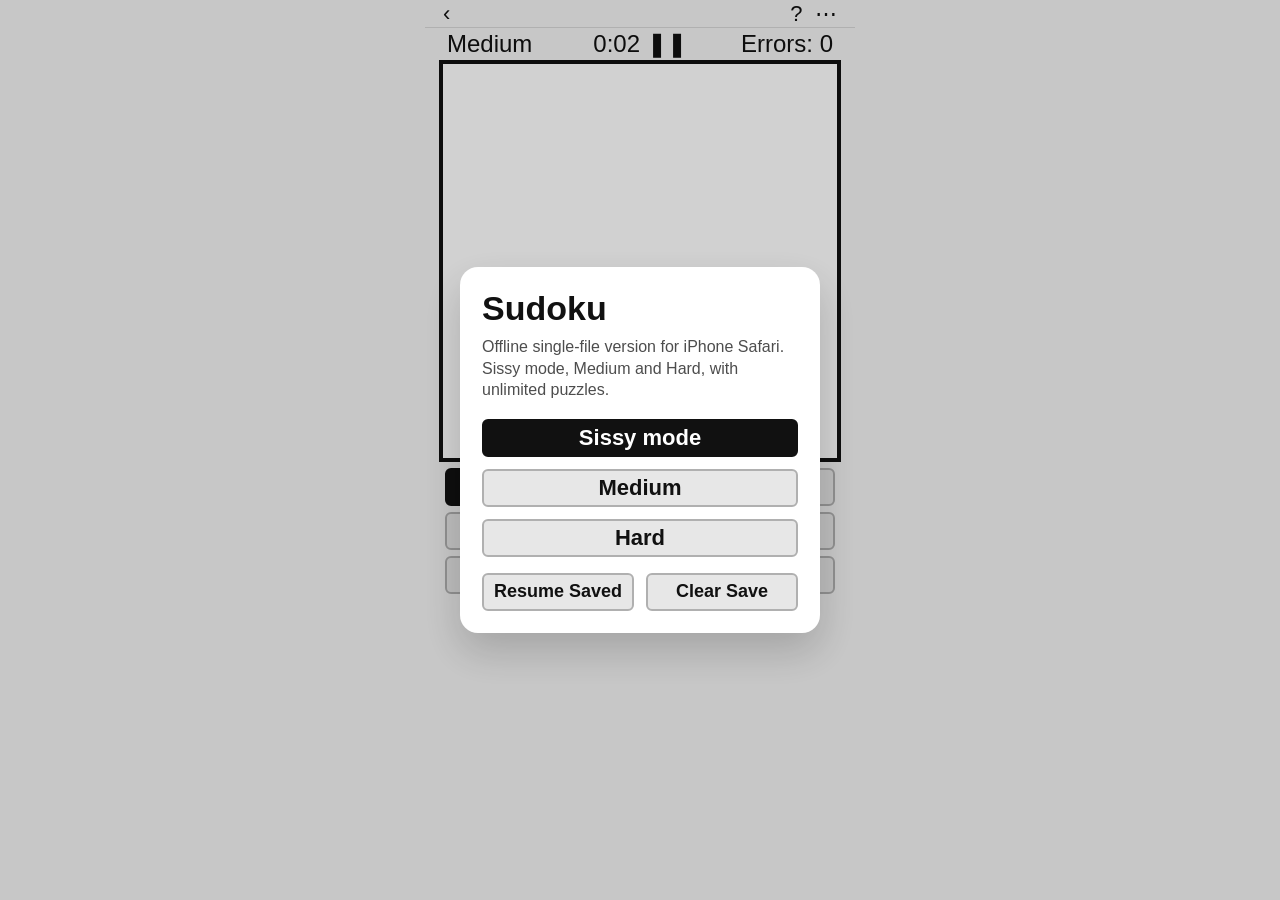
==== commit 4ae96f93: "Improve candidate removal and wrong-entry feedback" ====
--- a/index.html
+++ b/index.html
@@ -23,6 +23,7 @@
   --btn-border:#b0b0b0;
   --accent:#111;
   --red:#ff5b73;
+  --error-bg:#ffb4bf;
   --blue:#2287f6;
 }
 *{box-sizing:border-box;-webkit-tap-highlight-color:transparent;font-family:-apple-system,BlinkMacSystemFont,"Segoe UI",Roboto,Helvetica,Arial,sans-serif}
@@ -42,7 +43,7 @@
 .cell.same{background:var(--same)}
 .cell.same .val{color:#111}
 .cell.selected{background:var(--sel)}
-.cell.error::after{content:"";position:absolute;right:11%;bottom:11%;width:14%;height:14%;border-radius:50%;background:var(--red)}
+.cell.error{background:var(--error-bg)!important}
 .cell .val{position:relative;z-index:2}
 .notes{position:absolute;inset:0;display:grid;grid-template-columns:repeat(3,1fr);grid-template-rows:repeat(3,1fr);padding:8%;box-sizing:border-box;font-weight:500;color:#666;font-size:clamp(9px,1.95vw,14px);line-height:.9;overflow:hidden}
 .note{display:flex;align-items:center;justify-content:center;min-width:0;min-height:0;overflow:hidden;padding:1px;box-sizing:border-box}
@@ -78,6 +79,8 @@
   .board{width:min(calc(100vw - 28px), 402px)}
 }
 </style>
+<link rel="manifest" href="manifest.webmanifest" />
+<script src="sudoku-pwa.js" defer></script>
 </head>
 <body>
 <div class="app">
@@ -143,7 +146,7 @@
 <div class="overlay" id="helpOverlay" style="display:none">
   <div class="panel">
     <h1 style="font-size:28px">How it works</h1>
-    <p>Tap a square, then a number. Use Candidate mode for pencil marks. Auto Candidate fills and refreshes notes automatically. Wrong entries increase the error counter and mark conflicts.</p>
+    <p>Tap a square, then a number. Use Candidate mode for pencil marks. Auto Candidate fills and refreshes notes automatically. Wrong entries increase the error counter and turn the cell background red.</p>
     <div class="stack"><button class="btn" id="closeHelpBtn">Got it</button></div>
   </div>
 </div>
@@ -184,6 +187,7 @@
     fixed: Array(81).fill(false),
     notes: Array.from({length:81},()=>new Set()),
     autoNotes: Array.from({length:81},()=>new Set()),
+    excludedNotes: Array.from({length:81},()=>new Set()),
     selected: -1,
     mode: 'normal',
     autoCandidate: false,
@@ -219,6 +223,7 @@
       ...state,
       notes: state.notes.map(s => [...s]),
       autoNotes: state.autoNotes.map(s => [...s]),
+      excludedNotes: state.excludedNotes.map(s => [...s]),
       invalidCells: [...state.invalidCells]
     };
     localStorage.setItem(STORAGE_KEY, JSON.stringify(payload));
@@ -232,6 +237,7 @@
       Object.assign(state, data);
       state.notes = (data.notes || Array.from({length:81},()=>[])).map(a => new Set(a));
       state.autoNotes = (data.autoNotes || Array.from({length:81},()=>[])).map(a => new Set(a));
+      state.excludedNotes = (data.excludedNotes || Array.from({length:81},()=>[])).map(a => new Set(a));
       state.invalidCells = new Set(data.invalidCells || []);
       return true;
     }catch(e){ return false; }
@@ -366,6 +372,7 @@
     state.fixed = gen.puzzle.map(v => v !== 0);
     state.notes = Array.from({length:81},()=>new Set());
     state.autoNotes = Array.from({length:81},()=>new Set());
+    state.excludedNotes = Array.from({length:81},()=>new Set());
     state.startedAt = Date.now();
     state.elapsedBeforePause = 0;
     setMode('normal');
@@ -402,6 +409,7 @@
       values: state.values.slice(),
       notes: cloneNotes(state.notes),
       autoNotes: cloneNotes(state.autoNotes),
+      excludedNotes: cloneNotes(state.excludedNotes),
       errors: state.errors,
       invalid: new Set(state.invalidCells),
       autoCandidate: state.autoCandidate
@@ -415,6 +423,7 @@
     state.values = prev.values.slice();
     state.notes = cloneNotes(prev.notes);
     state.autoNotes = cloneNotes(prev.autoNotes || Array.from({length:81},()=>new Set()));
+    state.excludedNotes = cloneNotes(prev.excludedNotes || Array.from({length:81},()=>new Set()));
     // Keep error count persistent like the reference app: Undo does not reduce mistakes.
     state.invalidCells = new Set(prev.invalid);
     state.autoCandidate = prev.autoCandidate;
@@ -437,17 +446,31 @@
     if(i < 0 || state.fixed[i] || state.paused) return;
     pushUndo();
     if(state.mode === 'candidate'){
-      if(n===0) state.notes[i].clear();
-      else if(state.notes[i].has(n)) state.notes[i].delete(n); else state.notes[i].add(n);
+      if(n===0) {
+        state.notes[i].clear();
+        state.excludedNotes[i].clear();
+      } else if(state.autoCandidate && state.autoNotes[i].has(n)) {
+        if(state.excludedNotes[i].has(n)) state.excludedNotes[i].delete(n);
+        else {
+          state.excludedNotes[i].add(n);
+          state.notes[i].delete(n);
+        }
+      } else if(state.notes[i].has(n)) {
+        state.notes[i].delete(n);
+      } else {
+        state.notes[i].add(n);
+      }
     } else {
       if(n===0) {
         state.values[i] = 0;
         state.notes[i].clear();
         state.autoNotes[i].clear();
+        state.excludedNotes[i].clear();
       } else {
         state.values[i] = n;
         state.notes[i].clear();
         state.autoNotes[i].clear();
+        state.excludedNotes[i].clear();
         if(n !== state.solution[i]) state.errors += 1;
       }
       recomputeInvalid();
@@ -519,10 +542,11 @@
         notesWrap.className = 'notes';
         const manual = state.notes[i];
         const auto = state.autoCandidate ? state.autoNotes[i] : new Set();
+        const excluded = state.excludedNotes[i] || new Set();
         for(let n=1;n<=9;n++){
           const s = document.createElement('div');
           const isManual = manual.has(n);
-          const isAuto = auto.has(n);
+          const isAuto = auto.has(n) && !excluded.has(n);
           s.className = 'note' + (isManual ? ' manual' : (isAuto ? ' auto' : ''));
           s.textContent = (isManual || isAuto) ? n : '';
           notesWrap.appendChild(s);
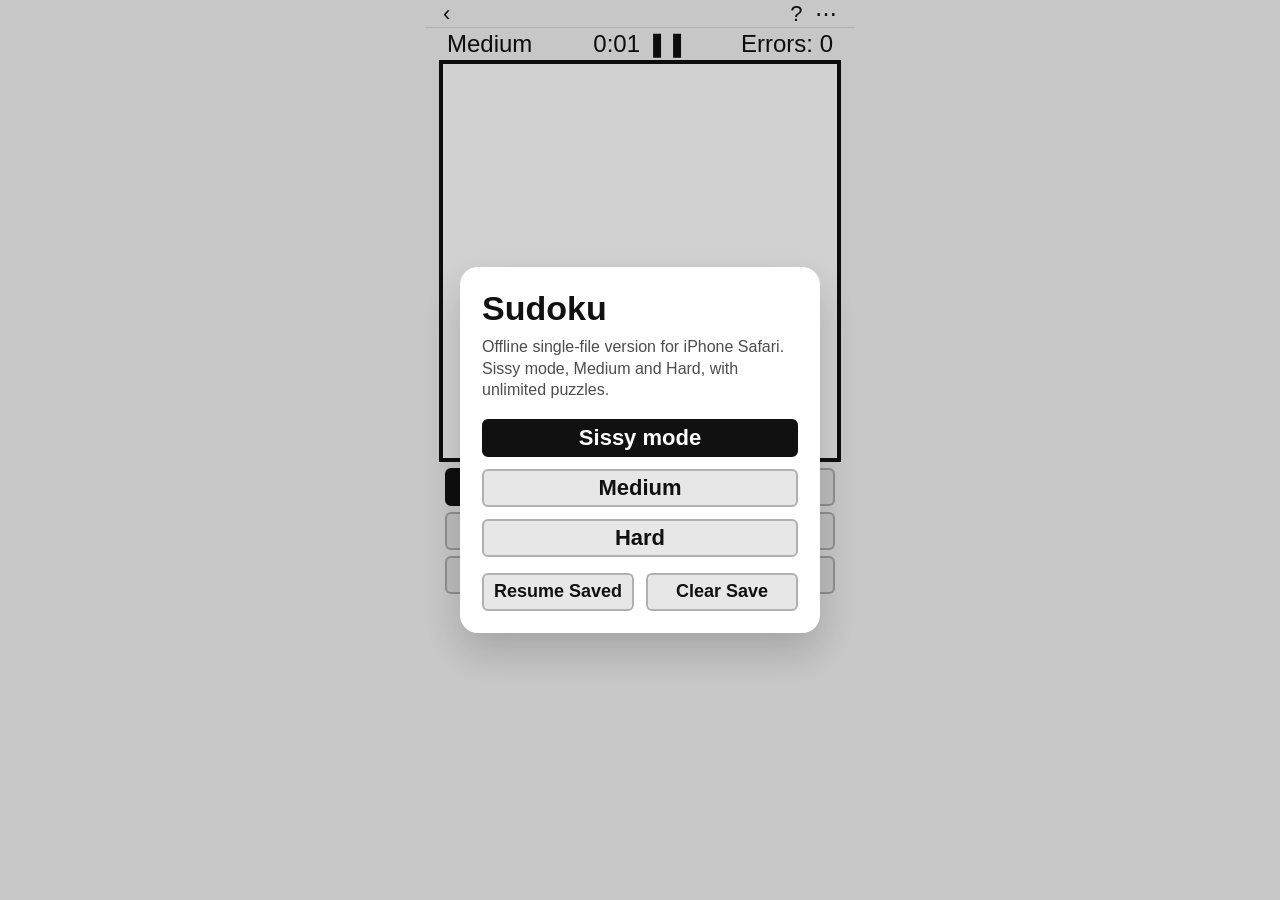
==== commit e9bccca8: "Only highlight incorrect Sudoku guesses in red" ====
--- a/index.html
+++ b/index.html
@@ -531,7 +531,8 @@
         if(selectedVal && state.values[i]===selectedVal) d.classList.add('same');
       }
       if(i===sel) d.classList.add('selected');
-      if(state.invalidCells.has(i)) d.classList.add('error');
+      const isWrong = state.values[i] && state.values[i] !== state.solution[i];
+      if(isWrong) d.classList.add('error');
       if(state.values[i]){
         const v = document.createElement('div');
         v.className = 'val';
